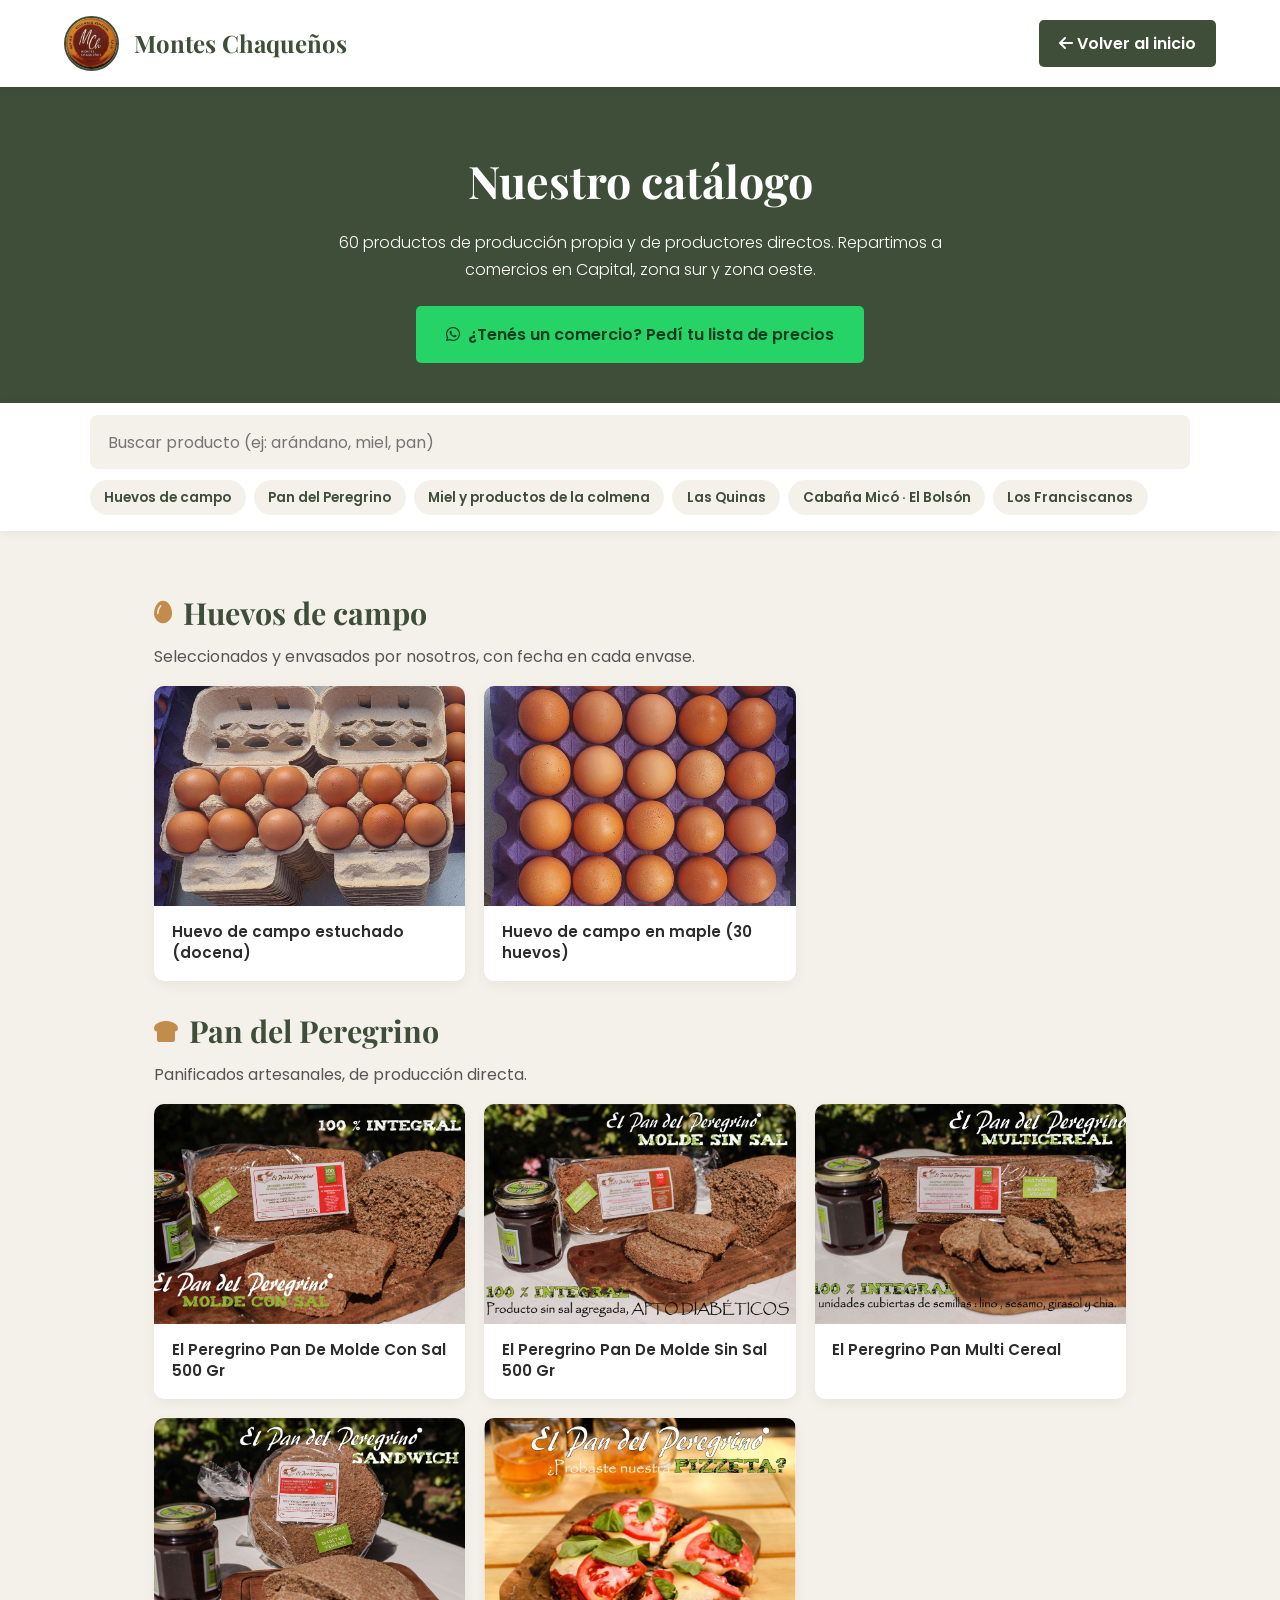
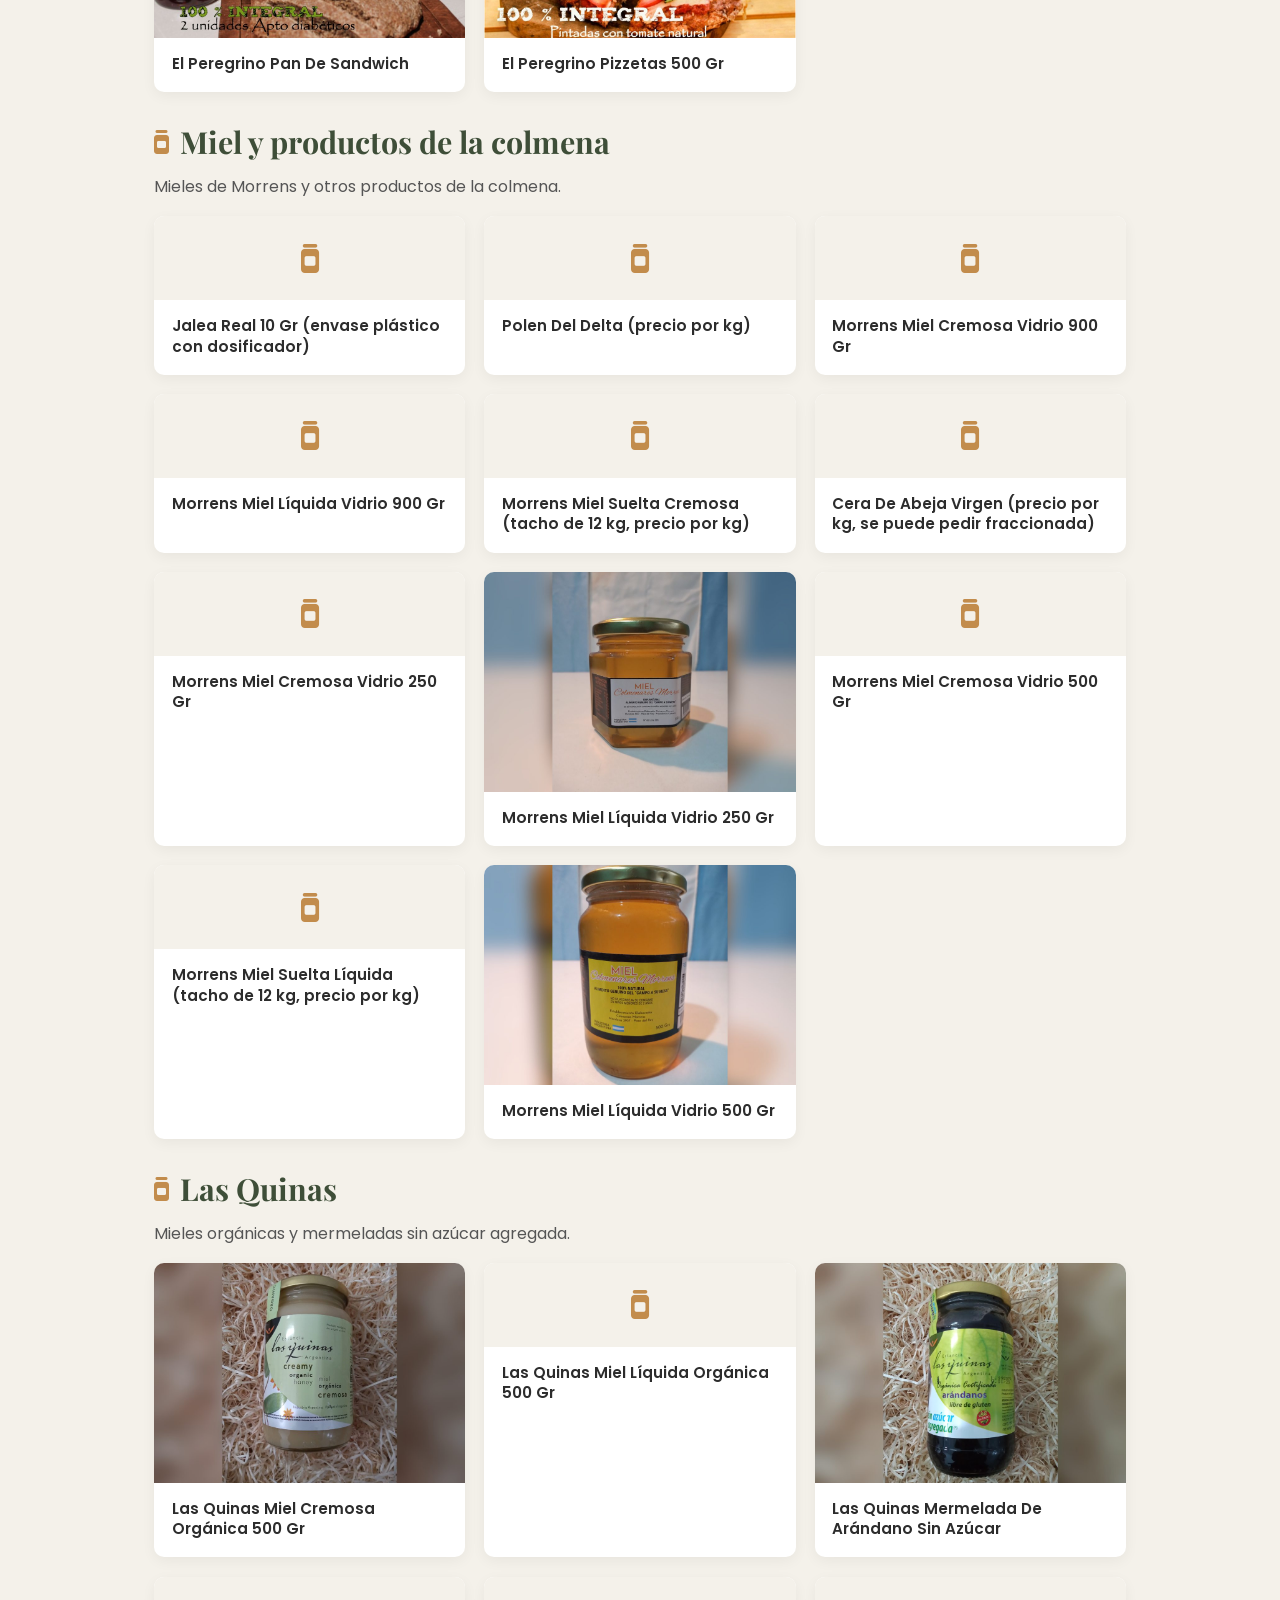
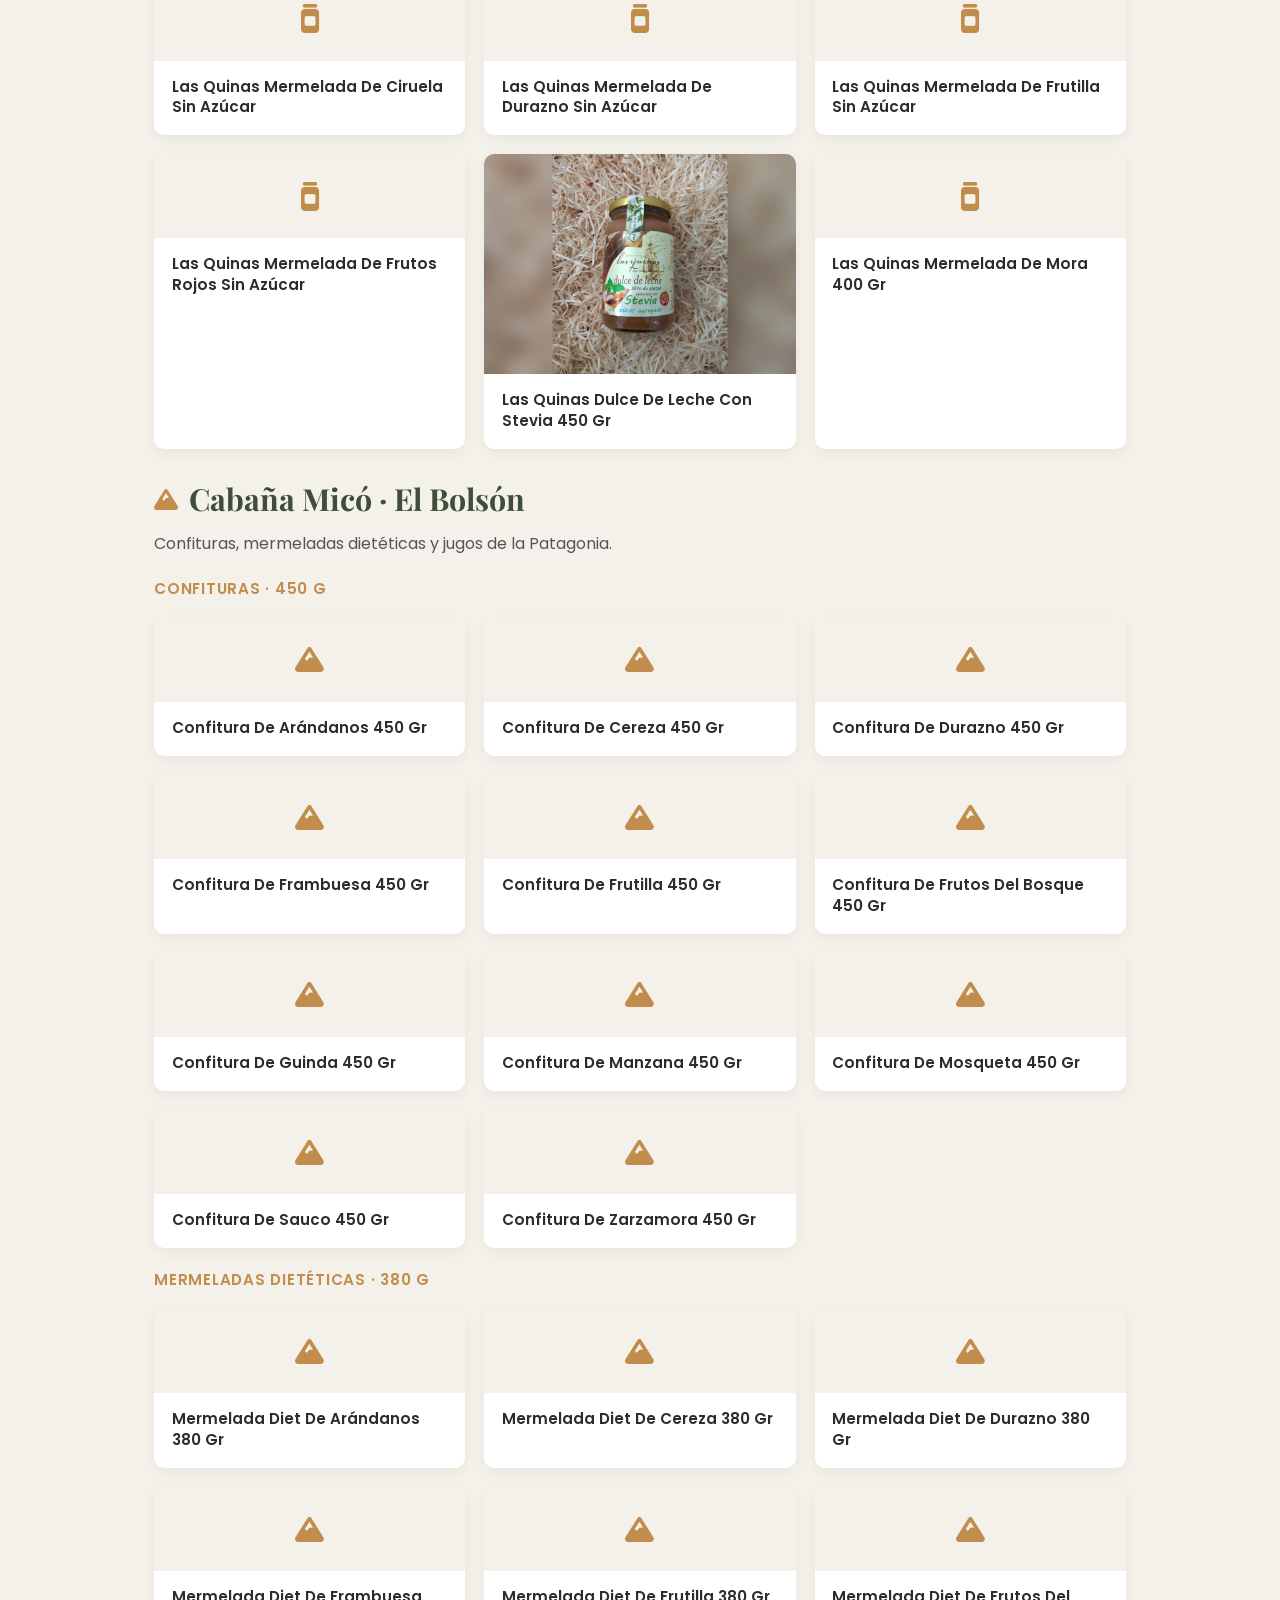
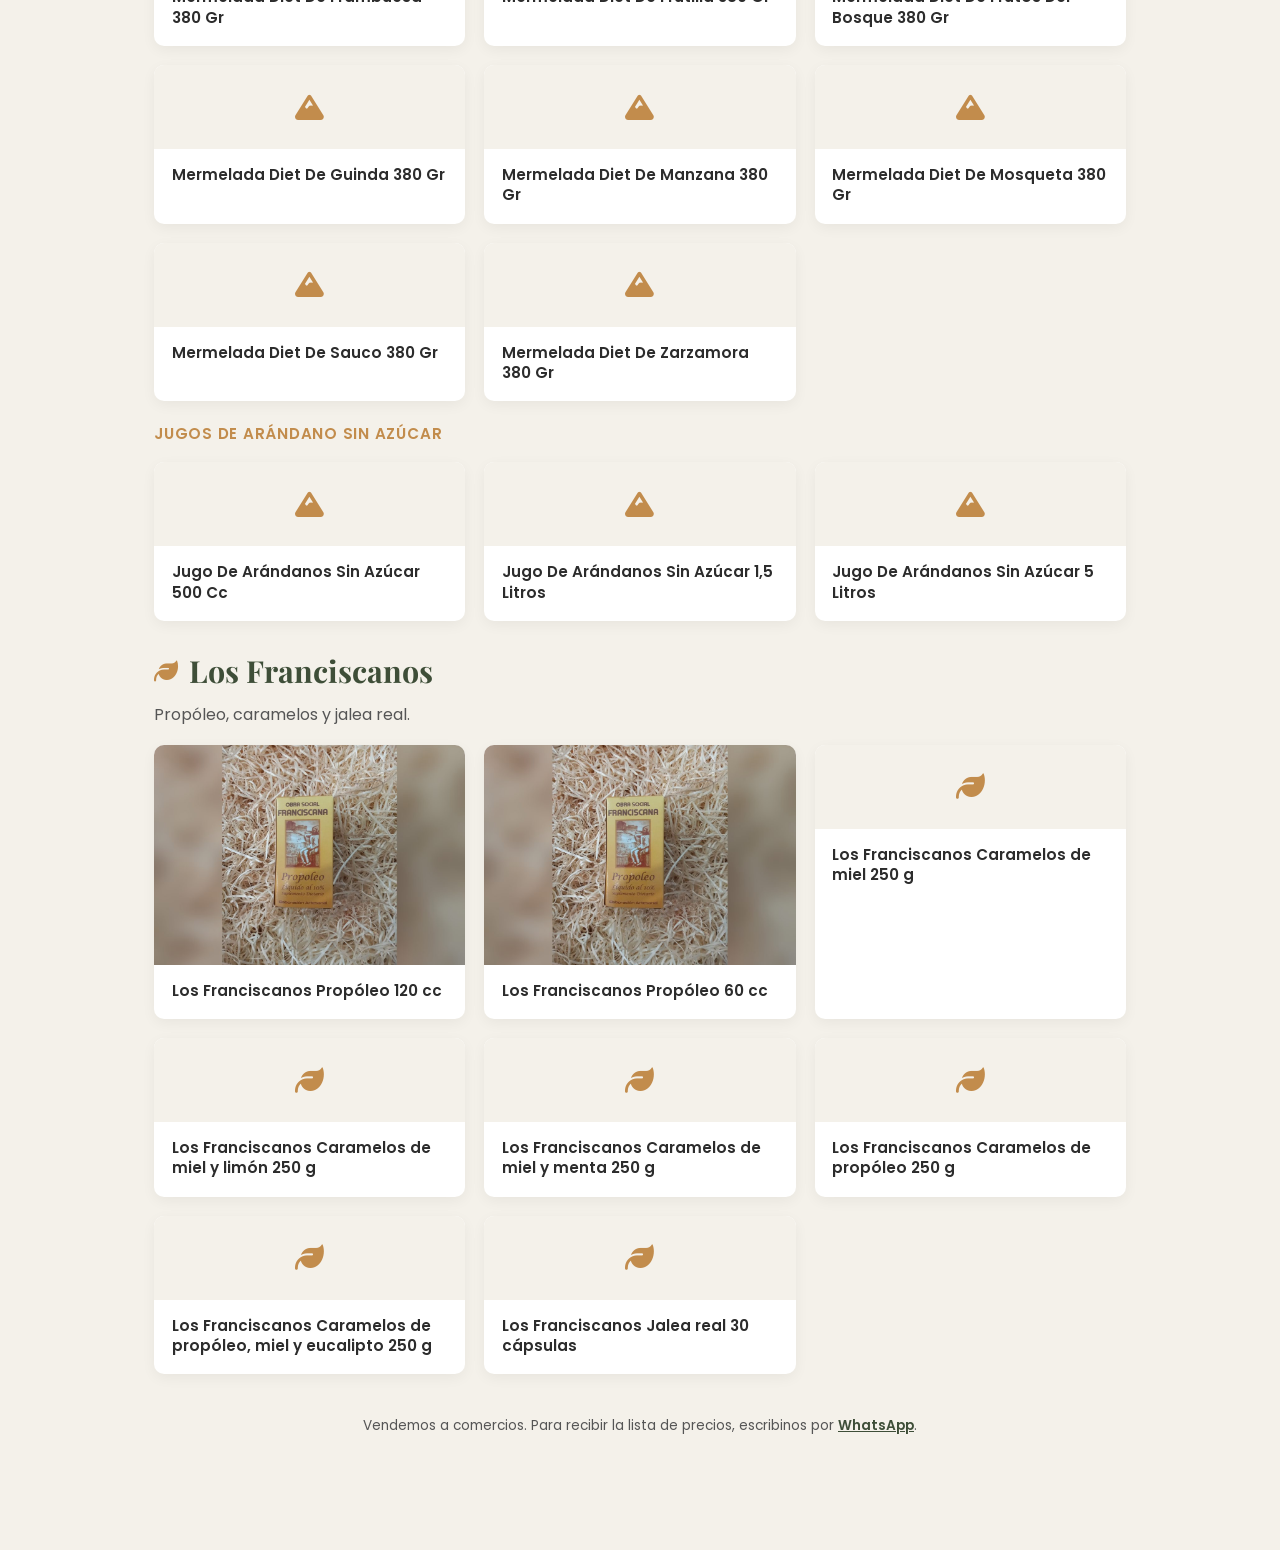
==== web/catalogo.html @ 4d6fbd40 "Publicar la página: catálogo, lista de precios por cliente y cámara del bot Co-Authored-By: Claude O" ====
<!DOCTYPE html>
<html lang="es">
<head>
<meta charset="UTF-8">
<meta name="viewport" content="width=device-width, initial-scale=1.0">
<title>Catálogo | Montes Chaqueños</title>
<meta name="description" content="Catálogo de Montes Chaqueños: huevos de campo, pan del Peregrino, mieles, mermeladas y productos de la colmena, de productores directos.">
<meta name="theme-color" content="#3E4E38">
<link rel="icon" type="image/jpeg" href="../assets/logo.jpg">
<meta property="og:type" content="website">
<meta property="og:locale" content="es_AR">
<meta property="og:site_name" content="Montes Chaqueños">
<meta property="og:title" content="Catálogo | Montes Chaqueños">
<meta property="og:description" content="Catálogo de Montes Chaqueños: huevos de campo, pan del Peregrino, mieles, mermeladas y productos de la colmena, de productores directos.">
<link href="https://fonts.googleapis.com/css2?family=Playfair+Display:wght@700&family=Poppins:wght@300;400;600&display=swap" rel="stylesheet">
<link rel="stylesheet" href="https://cdnjs.cloudflare.com/ajax/libs/font-awesome/6.4.0/css/all.min.css">
<link rel="stylesheet" href="css/estilo.css">
</head>
<body>

<header class="header-simple">
  <a href="index.html" class="logo">
    <img src="../assets/logo.jpg" alt="Logo Montes Chaqueños">
    <span>Montes Chaqueños</span>
  </a>
  <a href="index.html" class="btn-volver"><i class="fa-solid fa-arrow-left"></i> Volver al inicio</a>
</header>

<section class="cat-hero">
  <h1>Nuestro catálogo</h1>
  <p>60 productos de producción propia y de productores directos. Repartimos a comercios en Capital, zona sur y zona oeste.</p>
  <a class="btn btn-wsp-hero" href="https://wa.me/5491153472956?text=Hola!%20Tengo%20un%20comercio%20y%20quiero%20recibir%20la%20lista%20de%20precios." target="_blank" rel="noopener"><i class="fa-brands fa-whatsapp"></i> ¿Tenés un comercio? Pedí tu lista de precios</a>
</section>

<div class="cat-barra">
  <div class="cat-barra-in">
    <input class="buscador" id="buscador" type="search" placeholder="Buscar producto (ej: arándano, miel, pan)" aria-label="Buscar producto">
    <nav class="chips" id="chips" aria-label="Secciones"><a class="chip" href="#huevos-de-campo">Huevos de campo</a><a class="chip" href="#pan-del-peregrino">Pan del Peregrino</a><a class="chip" href="#miel-y-productos-de-la-colmena">Miel y productos de la colmena</a><a class="chip" href="#las-quinas">Las Quinas</a><a class="chip" href="#cabana-mico-el-bolson">Cabaña Micó · El Bolsón</a><a class="chip" href="#los-franciscanos">Los Franciscanos</a></nav>
  </div>
</div>

<main class="cat">
<section class="cat-seccion" id="huevos-de-campo">
<h2><i class="fa-solid fa-egg" aria-hidden="true"></i>Huevos de campo</h2>
<p>Seleccionados y envasados por nosotros, con fecha en cada envase.</p>
<div class="cat-grid">
<article class="prod-card" data-cod="6301" data-nombre="Huevo de campo estuchado (docena)" data-busca="huevo-de-campo-estuchado-docena">
  <div class="prod-foto"><img src="fotos/6301.jpg" alt="Huevo de campo estuchado (docena)" loading="lazy"></div>
  <div class="prod-info">
    <div class="prod-nombre">Huevo de campo estuchado (docena)</div>
  </div>
</article>
<article class="prod-card" data-cod="6302" data-nombre="Huevo de campo en maple (30 huevos)" data-busca="huevo-de-campo-en-maple-30-huevos">
  <div class="prod-foto"><img src="fotos/6302.jpg" alt="Huevo de campo en maple (30 huevos)" loading="lazy"></div>
  <div class="prod-info">
    <div class="prod-nombre">Huevo de campo en maple (30 huevos)</div>
  </div>
</article>
</div>
</section>
<section class="cat-seccion" id="pan-del-peregrino">
<h2><i class="fa-solid fa-bread-slice" aria-hidden="true"></i>Pan del Peregrino</h2>
<p>Panificados artesanales, de producción directa.</p>
<div class="cat-grid">
<article class="prod-card" data-cod="6003" data-nombre="El Peregrino Pan De Molde Con Sal 500 Gr" data-busca="el-peregrino-pan-de-molde-con-sal-500-gr">
  <div class="prod-foto"><img src="fotos/6003.jpg" alt="El Peregrino Pan De Molde Con Sal 500 Gr" loading="lazy"></div>
  <div class="prod-info">
    <div class="prod-nombre">El Peregrino Pan De Molde Con Sal 500 Gr</div>
  </div>
</article>
<article class="prod-card" data-cod="6004" data-nombre="El Peregrino Pan De Molde Sin Sal 500 Gr" data-busca="el-peregrino-pan-de-molde-sin-sal-500-gr">
  <div class="prod-foto"><img src="fotos/6004.jpg" alt="El Peregrino Pan De Molde Sin Sal 500 Gr" loading="lazy"></div>
  <div class="prod-info">
    <div class="prod-nombre">El Peregrino Pan De Molde Sin Sal 500 Gr</div>
  </div>
</article>
<article class="prod-card" data-cod="6005" data-nombre="El Peregrino Pan Multi Cereal" data-busca="el-peregrino-pan-multi-cereal">
  <div class="prod-foto"><img src="fotos/6005.jpg" alt="El Peregrino Pan Multi Cereal" loading="lazy"></div>
  <div class="prod-info">
    <div class="prod-nombre">El Peregrino Pan Multi Cereal</div>
  </div>
</article>
<article class="prod-card" data-cod="6006" data-nombre="El Peregrino Pan De Sandwich" data-busca="el-peregrino-pan-de-sandwich">
  <div class="prod-foto"><img src="fotos/6006.jpg" alt="El Peregrino Pan De Sandwich" loading="lazy"></div>
  <div class="prod-info">
    <div class="prod-nombre">El Peregrino Pan De Sandwich</div>
  </div>
</article>
<article class="prod-card" data-cod="6007" data-nombre="El Peregrino Pizzetas 500 Gr" data-busca="el-peregrino-pizzetas-500-gr">
  <div class="prod-foto"><img src="fotos/6007.jpg" alt="El Peregrino Pizzetas 500 Gr" loading="lazy"></div>
  <div class="prod-info">
    <div class="prod-nombre">El Peregrino Pizzetas 500 Gr</div>
  </div>
</article>
</div>
</section>
<section class="cat-seccion" id="miel-y-productos-de-la-colmena">
<h2><i class="fa-solid fa-jar" aria-hidden="true"></i>Miel y productos de la colmena</h2>
<p>Mieles de Morrens y otros productos de la colmena.</p>
<div class="cat-grid">
<article class="prod-card" data-cod="6016" data-nombre="Jalea Real 10 Gr (envase plástico con dosificador)" data-busca="jalea-real-10-gr-envase-plastico-con-dosificador">
  <div class="prod-foto sin-foto"><i class="fa-solid fa-jar" aria-hidden="true"></i></div>
  <div class="prod-info">
    <div class="prod-nombre">Jalea Real 10 Gr (envase plástico con dosificador)</div>
  </div>
</article>
<article class="prod-card" data-cod="POLBA" data-nombre="Polen Del Delta (precio por kg)" data-busca="polen-del-delta-precio-por-kg">
  <div class="prod-foto sin-foto"><i class="fa-solid fa-jar" aria-hidden="true"></i></div>
  <div class="prod-info">
    <div class="prod-nombre">Polen Del Delta (precio por kg)</div>
  </div>
</article>
<article class="prod-card" data-cod="6012" data-nombre="Morrens Miel Cremosa Vidrio 900 Gr" data-busca="morrens-miel-cremosa-vidrio-900-gr">
  <div class="prod-foto sin-foto"><i class="fa-solid fa-jar" aria-hidden="true"></i></div>
  <div class="prod-info">
    <div class="prod-nombre">Morrens Miel Cremosa Vidrio 900 Gr</div>
  </div>
</article>
<article class="prod-card" data-cod="6015" data-nombre="Morrens Miel Líquida Vidrio 900 Gr" data-busca="morrens-miel-liquida-vidrio-900-gr">
  <div class="prod-foto sin-foto"><i class="fa-solid fa-jar" aria-hidden="true"></i></div>
  <div class="prod-info">
    <div class="prod-nombre">Morrens Miel Líquida Vidrio 900 Gr</div>
  </div>
</article>
<article class="prod-card" data-cod="1-00260" data-nombre="Morrens Miel Suelta Cremosa (tacho de 12 kg, precio por kg)" data-busca="morrens-miel-suelta-cremosa-tacho-de-12-kg-precio-por-kg">
  <div class="prod-foto sin-foto"><i class="fa-solid fa-jar" aria-hidden="true"></i></div>
  <div class="prod-info">
    <div class="prod-nombre">Morrens Miel Suelta Cremosa (tacho de 12 kg, precio por kg)</div>
  </div>
</article>
<article class="prod-card" data-cod="CDAV" data-nombre="Cera De Abeja Virgen (precio por kg, se puede pedir fraccionada)" data-busca="cera-de-abeja-virgen-precio-por-kg-se-puede-pedir-fraccionada">
  <div class="prod-foto sin-foto"><i class="fa-solid fa-jar" aria-hidden="true"></i></div>
  <div class="prod-info">
    <div class="prod-nombre">Cera De Abeja Virgen (precio por kg, se puede pedir fraccionada)</div>
  </div>
</article>
<article class="prod-card" data-cod="MMCC" data-nombre="Morrens Miel Cremosa Vidrio 250 Gr" data-busca="morrens-miel-cremosa-vidrio-250-gr">
  <div class="prod-foto sin-foto"><i class="fa-solid fa-jar" aria-hidden="true"></i></div>
  <div class="prod-info">
    <div class="prod-nombre">Morrens Miel Cremosa Vidrio 250 Gr</div>
  </div>
</article>
<article class="prod-card" data-cod="MMLV" data-nombre="Morrens Miel Líquida Vidrio 250 Gr" data-busca="morrens-miel-liquida-vidrio-250-gr">
  <div class="prod-foto"><img src="fotos/MMLV.jpg" alt="Morrens Miel Líquida Vidrio 250 Gr" loading="lazy"></div>
  <div class="prod-info">
    <div class="prod-nombre">Morrens Miel Líquida Vidrio 250 Gr</div>
  </div>
</article>
<article class="prod-card" data-cod="MMMV" data-nombre="Morrens Miel Cremosa Vidrio 500 Gr" data-busca="morrens-miel-cremosa-vidrio-500-gr">
  <div class="prod-foto sin-foto"><i class="fa-solid fa-jar" aria-hidden="true"></i></div>
  <div class="prod-info">
    <div class="prod-nombre">Morrens Miel Cremosa Vidrio 500 Gr</div>
  </div>
</article>
<article class="prod-card" data-cod="MMS" data-nombre="Morrens Miel Suelta Líquida (tacho de 12 kg, precio por kg)" data-busca="morrens-miel-suelta-liquida-tacho-de-12-kg-precio-por-kg">
  <div class="prod-foto sin-foto"><i class="fa-solid fa-jar" aria-hidden="true"></i></div>
  <div class="prod-info">
    <div class="prod-nombre">Morrens Miel Suelta Líquida (tacho de 12 kg, precio por kg)</div>
  </div>
</article>
<article class="prod-card" data-cod="MML500" data-nombre="Morrens Miel Líquida Vidrio 500 Gr" data-busca="morrens-miel-liquida-vidrio-500-gr">
  <div class="prod-foto"><img src="fotos/MML500.jpg" alt="Morrens Miel Líquida Vidrio 500 Gr" loading="lazy"></div>
  <div class="prod-info">
    <div class="prod-nombre">Morrens Miel Líquida Vidrio 500 Gr</div>
  </div>
</article>
</div>
</section>
<section class="cat-seccion" id="las-quinas">
<h2><i class="fa-solid fa-jar" aria-hidden="true"></i>Las Quinas</h2>
<p>Mieles orgánicas y mermeladas sin azúcar agregada.</p>
<div class="cat-grid">
<article class="prod-card" data-cod="6047" data-nombre="Las Quinas Miel Cremosa Orgánica 500 Gr" data-busca="las-quinas-miel-cremosa-organica-500-gr">
  <div class="prod-foto"><img src="fotos/6047.jpg" alt="Las Quinas Miel Cremosa Orgánica 500 Gr" loading="lazy"></div>
  <div class="prod-info">
    <div class="prod-nombre">Las Quinas Miel Cremosa Orgánica 500 Gr</div>
  </div>
</article>
<article class="prod-card" data-cod="6048" data-nombre="Las Quinas Miel Líquida Orgánica 500 Gr" data-busca="las-quinas-miel-liquida-organica-500-gr">
  <div class="prod-foto sin-foto"><i class="fa-solid fa-jar" aria-hidden="true"></i></div>
  <div class="prod-info">
    <div class="prod-nombre">Las Quinas Miel Líquida Orgánica 500 Gr</div>
  </div>
</article>
<article class="prod-card" data-cod="6050" data-nombre="Las Quinas Mermelada De Arándano Sin Azúcar" data-busca="las-quinas-mermelada-de-arandano-sin-azucar">
  <div class="prod-foto"><img src="fotos/6050.jpg" alt="Las Quinas Mermelada De Arándano Sin Azúcar" loading="lazy"></div>
  <div class="prod-info">
    <div class="prod-nombre">Las Quinas Mermelada De Arándano Sin Azúcar</div>
  </div>
</article>
<article class="prod-card" data-cod="6051" data-nombre="Las Quinas Mermelada De Ciruela Sin Azúcar" data-busca="las-quinas-mermelada-de-ciruela-sin-azucar">
  <div class="prod-foto sin-foto"><i class="fa-solid fa-jar" aria-hidden="true"></i></div>
  <div class="prod-info">
    <div class="prod-nombre">Las Quinas Mermelada De Ciruela Sin Azúcar</div>
  </div>
</article>
<article class="prod-card" data-cod="6052" data-nombre="Las Quinas Mermelada De Durazno Sin Azúcar" data-busca="las-quinas-mermelada-de-durazno-sin-azucar">
  <div class="prod-foto sin-foto"><i class="fa-solid fa-jar" aria-hidden="true"></i></div>
  <div class="prod-info">
    <div class="prod-nombre">Las Quinas Mermelada De Durazno Sin Azúcar</div>
  </div>
</article>
<article class="prod-card" data-cod="6053" data-nombre="Las Quinas Mermelada De Frutilla Sin Azúcar" data-busca="las-quinas-mermelada-de-frutilla-sin-azucar">
  <div class="prod-foto sin-foto"><i class="fa-solid fa-jar" aria-hidden="true"></i></div>
  <div class="prod-info">
    <div class="prod-nombre">Las Quinas Mermelada De Frutilla Sin Azúcar</div>
  </div>
</article>
<article class="prod-card" data-cod="6054" data-nombre="Las Quinas Mermelada De Frutos Rojos Sin Azúcar" data-busca="las-quinas-mermelada-de-frutos-rojos-sin-azucar">
  <div class="prod-foto sin-foto"><i class="fa-solid fa-jar" aria-hidden="true"></i></div>
  <div class="prod-info">
    <div class="prod-nombre">Las Quinas Mermelada De Frutos Rojos Sin Azúcar</div>
  </div>
</article>
<article class="prod-card" data-cod="6055" data-nombre="Las Quinas Dulce De Leche Con Stevia 450 Gr" data-busca="las-quinas-dulce-de-leche-con-stevia-450-gr">
  <div class="prod-foto"><img src="fotos/6055.jpg" alt="Las Quinas Dulce De Leche Con Stevia 450 Gr" loading="lazy"></div>
  <div class="prod-info">
    <div class="prod-nombre">Las Quinas Dulce De Leche Con Stevia 450 Gr</div>
  </div>
</article>
<article class="prod-card" data-cod="6059" data-nombre="Las Quinas Mermelada De Mora 400 Gr" data-busca="las-quinas-mermelada-de-mora-400-gr">
  <div class="prod-foto sin-foto"><i class="fa-solid fa-jar" aria-hidden="true"></i></div>
  <div class="prod-info">
    <div class="prod-nombre">Las Quinas Mermelada De Mora 400 Gr</div>
  </div>
</article>
</div>
</section>
<section class="cat-seccion" id="cabana-mico-el-bolson">
<h2><i class="fa-solid fa-mountain" aria-hidden="true"></i>Cabaña Micó · El Bolsón</h2>
<p>Confituras, mermeladas dietéticas y jugos de la Patagonia.</p>
<h3 class="cat-sub">Confituras · 450 g</h3>
<div class="cat-grid">
<article class="prod-card" data-cod="6021" data-nombre="Confitura De Arándanos 450 Gr" data-busca="confitura-de-arandanos-450-gr">
  <div class="prod-foto sin-foto"><i class="fa-solid fa-mountain" aria-hidden="true"></i></div>
  <div class="prod-info">
    <div class="prod-nombre">Confitura De Arándanos 450 Gr</div>
  </div>
</article>
<article class="prod-card" data-cod="6022" data-nombre="Confitura De Cereza 450 Gr" data-busca="confitura-de-cereza-450-gr">
  <div class="prod-foto sin-foto"><i class="fa-solid fa-mountain" aria-hidden="true"></i></div>
  <div class="prod-info">
    <div class="prod-nombre">Confitura De Cereza 450 Gr</div>
  </div>
</article>
<article class="prod-card" data-cod="6023" data-nombre="Confitura De Durazno 450 Gr" data-busca="confitura-de-durazno-450-gr">
  <div class="prod-foto sin-foto"><i class="fa-solid fa-mountain" aria-hidden="true"></i></div>
  <div class="prod-info">
    <div class="prod-nombre">Confitura De Durazno 450 Gr</div>
  </div>
</article>
<article class="prod-card" data-cod="6024" data-nombre="Confitura De Frambuesa 450 Gr" data-busca="confitura-de-frambuesa-450-gr">
  <div class="prod-foto sin-foto"><i class="fa-solid fa-mountain" aria-hidden="true"></i></div>
  <div class="prod-info">
    <div class="prod-nombre">Confitura De Frambuesa 450 Gr</div>
  </div>
</article>
<article class="prod-card" data-cod="6025" data-nombre="Confitura De Frutilla 450 Gr" data-busca="confitura-de-frutilla-450-gr">
  <div class="prod-foto sin-foto"><i class="fa-solid fa-mountain" aria-hidden="true"></i></div>
  <div class="prod-info">
    <div class="prod-nombre">Confitura De Frutilla 450 Gr</div>
  </div>
</article>
<article class="prod-card" data-cod="6026" data-nombre="Confitura De Frutos Del Bosque 450 Gr" data-busca="confitura-de-frutos-del-bosque-450-gr">
  <div class="prod-foto sin-foto"><i class="fa-solid fa-mountain" aria-hidden="true"></i></div>
  <div class="prod-info">
    <div class="prod-nombre">Confitura De Frutos Del Bosque 450 Gr</div>
  </div>
</article>
<article class="prod-card" data-cod="6027" data-nombre="Confitura De Guinda 450 Gr" data-busca="confitura-de-guinda-450-gr">
  <div class="prod-foto sin-foto"><i class="fa-solid fa-mountain" aria-hidden="true"></i></div>
  <div class="prod-info">
    <div class="prod-nombre">Confitura De Guinda 450 Gr</div>
  </div>
</article>
<article class="prod-card" data-cod="6028" data-nombre="Confitura De Manzana 450 Gr" data-busca="confitura-de-manzana-450-gr">
  <div class="prod-foto sin-foto"><i class="fa-solid fa-mountain" aria-hidden="true"></i></div>
  <div class="prod-info">
    <div class="prod-nombre">Confitura De Manzana 450 Gr</div>
  </div>
</article>
<article class="prod-card" data-cod="6029" data-nombre="Confitura De Mosqueta 450 Gr" data-busca="confitura-de-mosqueta-450-gr">
  <div class="prod-foto sin-foto"><i class="fa-solid fa-mountain" aria-hidden="true"></i></div>
  <div class="prod-info">
    <div class="prod-nombre">Confitura De Mosqueta 450 Gr</div>
  </div>
</article>
<article class="prod-card" data-cod="6030" data-nombre="Confitura De Sauco 450 Gr" data-busca="confitura-de-sauco-450-gr">
  <div class="prod-foto sin-foto"><i class="fa-solid fa-mountain" aria-hidden="true"></i></div>
  <div class="prod-info">
    <div class="prod-nombre">Confitura De Sauco 450 Gr</div>
  </div>
</article>
<article class="prod-card" data-cod="6031" data-nombre="Confitura De Zarzamora 450 Gr" data-busca="confitura-de-zarzamora-450-gr">
  <div class="prod-foto sin-foto"><i class="fa-solid fa-mountain" aria-hidden="true"></i></div>
  <div class="prod-info">
    <div class="prod-nombre">Confitura De Zarzamora 450 Gr</div>
  </div>
</article>
</div>
<h3 class="cat-sub">Mermeladas dietéticas · 380 g</h3>
<div class="cat-grid">
<article class="prod-card" data-cod="6032" data-nombre="Mermelada Diet De Arándanos 380 Gr" data-busca="mermelada-diet-de-arandanos-380-gr">
  <div class="prod-foto sin-foto"><i class="fa-solid fa-mountain" aria-hidden="true"></i></div>
  <div class="prod-info">
    <div class="prod-nombre">Mermelada Diet De Arándanos 380 Gr</div>
  </div>
</article>
<article class="prod-card" data-cod="6033" data-nombre="Mermelada Diet De Cereza 380 Gr" data-busca="mermelada-diet-de-cereza-380-gr">
  <div class="prod-foto sin-foto"><i class="fa-solid fa-mountain" aria-hidden="true"></i></div>
  <div class="prod-info">
    <div class="prod-nombre">Mermelada Diet De Cereza 380 Gr</div>
  </div>
</article>
<article class="prod-card" data-cod="6034" data-nombre="Mermelada Diet De Durazno 380 Gr" data-busca="mermelada-diet-de-durazno-380-gr">
  <div class="prod-foto sin-foto"><i class="fa-solid fa-mountain" aria-hidden="true"></i></div>
  <div class="prod-info">
    <div class="prod-nombre">Mermelada Diet De Durazno 380 Gr</div>
  </div>
</article>
<article class="prod-card" data-cod="6035" data-nombre="Mermelada Diet De Frambuesa 380 Gr" data-busca="mermelada-diet-de-frambuesa-380-gr">
  <div class="prod-foto sin-foto"><i class="fa-solid fa-mountain" aria-hidden="true"></i></div>
  <div class="prod-info">
    <div class="prod-nombre">Mermelada Diet De Frambuesa 380 Gr</div>
  </div>
</article>
<article class="prod-card" data-cod="6036" data-nombre="Mermelada Diet De Frutilla 380 Gr" data-busca="mermelada-diet-de-frutilla-380-gr">
  <div class="prod-foto sin-foto"><i class="fa-solid fa-mountain" aria-hidden="true"></i></div>
  <div class="prod-info">
    <div class="prod-nombre">Mermelada Diet De Frutilla 380 Gr</div>
  </div>
</article>
<article class="prod-card" data-cod="6037" data-nombre="Mermelada Diet De Frutos Del Bosque 380 Gr" data-busca="mermelada-diet-de-frutos-del-bosque-380-gr">
  <div class="prod-foto sin-foto"><i class="fa-solid fa-mountain" aria-hidden="true"></i></div>
  <div class="prod-info">
    <div class="prod-nombre">Mermelada Diet De Frutos Del Bosque 380 Gr</div>
  </div>
</article>
<article class="prod-card" data-cod="6038" data-nombre="Mermelada Diet De Guinda 380 Gr" data-busca="mermelada-diet-de-guinda-380-gr">
  <div class="prod-foto sin-foto"><i class="fa-solid fa-mountain" aria-hidden="true"></i></div>
  <div class="prod-info">
    <div class="prod-nombre">Mermelada Diet De Guinda 380 Gr</div>
  </div>
</article>
<article class="prod-card" data-cod="6039" data-nombre="Mermelada Diet De Manzana 380 Gr" data-busca="mermelada-diet-de-manzana-380-gr">
  <div class="prod-foto sin-foto"><i class="fa-solid fa-mountain" aria-hidden="true"></i></div>
  <div class="prod-info">
    <div class="prod-nombre">Mermelada Diet De Manzana 380 Gr</div>
  </div>
</article>
<article class="prod-card" data-cod="6040" data-nombre="Mermelada Diet De Mosqueta 380 Gr" data-busca="mermelada-diet-de-mosqueta-380-gr">
  <div class="prod-foto sin-foto"><i class="fa-solid fa-mountain" aria-hidden="true"></i></div>
  <div class="prod-info">
    <div class="prod-nombre">Mermelada Diet De Mosqueta 380 Gr</div>
  </div>
</article>
<article class="prod-card" data-cod="6041" data-nombre="Mermelada Diet De Sauco 380 Gr" data-busca="mermelada-diet-de-sauco-380-gr">
  <div class="prod-foto sin-foto"><i class="fa-solid fa-mountain" aria-hidden="true"></i></div>
  <div class="prod-info">
    <div class="prod-nombre">Mermelada Diet De Sauco 380 Gr</div>
  </div>
</article>
<article class="prod-card" data-cod="6042" data-nombre="Mermelada Diet De Zarzamora 380 Gr" data-busca="mermelada-diet-de-zarzamora-380-gr">
  <div class="prod-foto sin-foto"><i class="fa-solid fa-mountain" aria-hidden="true"></i></div>
  <div class="prod-info">
    <div class="prod-nombre">Mermelada Diet De Zarzamora 380 Gr</div>
  </div>
</article>
</div>
<h3 class="cat-sub">Jugos de arándano sin azúcar</h3>
<div class="cat-grid">
<article class="prod-card" data-cod="6043" data-nombre="Jugo De Arándanos Sin Azúcar 500 Cc" data-busca="jugo-de-arandanos-sin-azucar-500-cc">
  <div class="prod-foto sin-foto"><i class="fa-solid fa-mountain" aria-hidden="true"></i></div>
  <div class="prod-info">
    <div class="prod-nombre">Jugo De Arándanos Sin Azúcar 500 Cc</div>
  </div>
</article>
<article class="prod-card" data-cod="6044" data-nombre="Jugo De Arándanos Sin Azúcar 1,5 Litros" data-busca="jugo-de-arandanos-sin-azucar-1-5-litros">
  <div class="prod-foto sin-foto"><i class="fa-solid fa-mountain" aria-hidden="true"></i></div>
  <div class="prod-info">
    <div class="prod-nombre">Jugo De Arándanos Sin Azúcar 1,5 Litros</div>
  </div>
</article>
<article class="prod-card" data-cod="6045" data-nombre="Jugo De Arándanos Sin Azúcar 5 Litros" data-busca="jugo-de-arandanos-sin-azucar-5-litros">
  <div class="prod-foto sin-foto"><i class="fa-solid fa-mountain" aria-hidden="true"></i></div>
  <div class="prod-info">
    <div class="prod-nombre">Jugo De Arándanos Sin Azúcar 5 Litros</div>
  </div>
</article>
</div>
</section>
<section class="cat-seccion" id="los-franciscanos">
<h2><i class="fa-solid fa-leaf" aria-hidden="true"></i>Los Franciscanos</h2>
<p>Propóleo, caramelos y jalea real.</p>
<div class="cat-grid">
<article class="prod-card" data-cod="6017" data-nombre="Los Franciscanos Propóleo 120 cc" data-busca="los-franciscanos-propoleo-120-cc">
  <div class="prod-foto"><img src="fotos/6017.jpg" alt="Los Franciscanos Propóleo 120 cc" loading="lazy"></div>
  <div class="prod-info">
    <div class="prod-nombre">Los Franciscanos Propóleo 120 cc</div>
  </div>
</article>
<article class="prod-card" data-cod="6018" data-nombre="Los Franciscanos Propóleo 60 cc" data-busca="los-franciscanos-propoleo-60-cc">
  <div class="prod-foto"><img src="fotos/6018.jpg" alt="Los Franciscanos Propóleo 60 cc" loading="lazy"></div>
  <div class="prod-info">
    <div class="prod-nombre">Los Franciscanos Propóleo 60 cc</div>
  </div>
</article>
<article class="prod-card" data-cod="1-00274" data-nombre="Los Franciscanos Caramelos de miel 250 g" data-busca="los-franciscanos-caramelos-de-miel-250-g">
  <div class="prod-foto sin-foto"><i class="fa-solid fa-leaf" aria-hidden="true"></i></div>
  <div class="prod-info">
    <div class="prod-nombre">Los Franciscanos Caramelos de miel 250 g</div>
  </div>
</article>
<article class="prod-card" data-cod="1-00275" data-nombre="Los Franciscanos Caramelos de miel y limón 250 g" data-busca="los-franciscanos-caramelos-de-miel-y-limon-250-g">
  <div class="prod-foto sin-foto"><i class="fa-solid fa-leaf" aria-hidden="true"></i></div>
  <div class="prod-info">
    <div class="prod-nombre">Los Franciscanos Caramelos de miel y limón 250 g</div>
  </div>
</article>
<article class="prod-card" data-cod="1-00276" data-nombre="Los Franciscanos Caramelos de miel y menta 250 g" data-busca="los-franciscanos-caramelos-de-miel-y-menta-250-g">
  <div class="prod-foto sin-foto"><i class="fa-solid fa-leaf" aria-hidden="true"></i></div>
  <div class="prod-info">
    <div class="prod-nombre">Los Franciscanos Caramelos de miel y menta 250 g</div>
  </div>
</article>
<article class="prod-card" data-cod="AFCP" data-nombre="Los Franciscanos Caramelos de propóleo 250 g" data-busca="los-franciscanos-caramelos-de-propoleo-250-g">
  <div class="prod-foto sin-foto"><i class="fa-solid fa-leaf" aria-hidden="true"></i></div>
  <div class="prod-info">
    <div class="prod-nombre">Los Franciscanos Caramelos de propóleo 250 g</div>
  </div>
</article>
<article class="prod-card" data-cod="LFCPYE" data-nombre="Los Franciscanos Caramelos de propóleo, miel y eucalipto 250 g" data-busca="los-franciscanos-caramelos-de-propoleo-miel-y-eucalipto-250-g">
  <div class="prod-foto sin-foto"><i class="fa-solid fa-leaf" aria-hidden="true"></i></div>
  <div class="prod-info">
    <div class="prod-nombre">Los Franciscanos Caramelos de propóleo, miel y eucalipto 250 g</div>
  </div>
</article>
<article class="prod-card" data-cod="AFJRC30" data-nombre="Los Franciscanos Jalea real 30 cápsulas" data-busca="los-franciscanos-jalea-real-30-capsulas">
  <div class="prod-foto sin-foto"><i class="fa-solid fa-leaf" aria-hidden="true"></i></div>
  <div class="prod-info">
    <div class="prod-nombre">Los Franciscanos Jalea real 30 cápsulas</div>
  </div>
</article>
</div>
</section>
<p class="vacio" id="vacio">No encontramos productos con esa búsqueda. Escribinos por WhatsApp y te lo conseguimos.</p>
<p class="nota-precios">Vendemos a comercios. Para recibir la lista de precios, escribinos por <a href="https://wa.me/5491153472956?text=Hola!%20Tengo%20un%20comercio%20y%20quiero%20recibir%20la%20lista%20de%20precios." target="_blank" rel="noopener">WhatsApp</a>.</p>
</main>

<script>
(function () {
function activarBuscador() {
  var buscador = document.getElementById('buscador');
  function norm(t) { return t.normalize('NFD').replace(/[\u0300-\u036f]/g, '').toLowerCase(); }
  buscador.addEventListener('input', function () {
    var q = norm(buscador.value.trim()), visibles = 0;
    Array.prototype.forEach.call(document.querySelectorAll('.prod-card'), function (t) {
      var ok = !q || t.dataset.busca.indexOf(q.replace(/[^a-z0-9]+/g, '-')) !== -1 || norm(t.dataset.nombre).indexOf(q) !== -1;
      t.style.display = ok ? '' : 'none';
      if (ok) visibles++;
    });
    Array.prototype.forEach.call(document.querySelectorAll('.cat-seccion'), function (s) {
      var hay = Array.prototype.some.call(s.querySelectorAll('.prod-card'), function (t) { return t.style.display !== 'none'; });
      s.style.display = hay ? '' : 'none';
    });
    document.getElementById('vacio').style.display = visibles ? 'none' : 'block';
  });
}
  activarBuscador();
})();
</script>
</body>
</html>
---- web/css/estilo.css ----
/* Montes Chaqueños - estilos compartidos de todo el sitio */
:root{--primary:#3E4E38;--secondary:#C28C4C;--accent:#F4F1EA;--dark:#2C2C2C;--text:#555;--white:#fff}
*{margin:0;padding:0;box-sizing:border-box}
html{scroll-behavior:smooth;scroll-padding-top:80px}
body{font-family:'Poppins',sans-serif;background:var(--accent);color:var(--text);line-height:1.7}
h1,h2,h3{font-family:'Playfair Display',serif;color:var(--primary)}
a:focus-visible,button:focus-visible{outline:3px solid var(--secondary);outline-offset:2px}

/* HEADER */
header{background:var(--white);padding:.8rem 5%;display:flex;justify-content:space-between;align-items:center;position:fixed;width:100%;top:0;z-index:1000;box-shadow:0 2px 10px rgba(0,0,0,.05)}
.logo{font-family:'Playfair Display',serif;font-size:1.5rem;font-weight:700;color:var(--primary);display:flex;align-items:center;gap:15px}
.logo img{height:55px;width:auto;border-radius:50%;border:2px solid var(--primary)}
nav ul{display:flex;list-style:none;gap:2rem}
nav a{color:var(--dark);text-decoration:none;font-weight:600;font-size:.9rem;transition:color .3s}
nav a:hover{color:var(--secondary)}
.btn-header{background:var(--primary);color:var(--white);padding:10px 20px;border-radius:5px;text-decoration:none;font-weight:600;transition:background .3s;white-space:nowrap}
.btn-header:hover{background:var(--secondary);color:var(--dark)}
.menu-btn{display:none;background:none;border:0;font-size:1.6rem;color:var(--primary);cursor:pointer;padding:6px 10px}

/* HERO */
.hero{margin-top:80px;background:linear-gradient(rgba(30,40,28,.75),rgba(30,40,28,.75)),url('../../assets/montechaqueno.jpg') center/cover var(--primary);min-height:85vh;display:flex;align-items:center;padding:0 5%;color:var(--white)}
.hero-content{max-width:650px}
.hero h1{font-size:4rem;line-height:1.1;margin-bottom:1.5rem;color:var(--white);text-shadow:2px 2px 8px rgba(0,0,0,.9)}
.hero p{font-size:1.2rem;margin-bottom:2.5rem;font-weight:300;text-shadow:1px 1px 5px rgba(0,0,0,.9)}
.btn{background:var(--secondary);color:var(--white);padding:15px 30px;border:0;border-radius:5px;font-size:1rem;font-weight:600;cursor:pointer;text-decoration:none;transition:transform .3s,background .3s;display:inline-flex;align-items:center;gap:10px}
.btn:hover{background:#a8753c;transform:translateY(-3px)}

/* HISTORIA */
.historia{padding:6rem 5%;display:grid;grid-template-columns:1fr 1fr;gap:4rem;align-items:center;background:var(--white)}
.historia-img img{width:100%;border-radius:10px;box-shadow:20px 20px 0 var(--accent);object-fit:cover;height:100%;max-height:600px;background:var(--accent)}
.historia-texto h2{font-size:2.5rem;margin-bottom:1.5rem}
.historia-texto p{margin-bottom:1.2rem;font-size:1.05rem}
.quote{border-left:4px solid var(--secondary);padding-left:1.5rem;margin:2rem 0;font-style:italic;font-size:1.2rem;color:var(--primary);font-weight:600}

/* HUEVO */
.producto-estrella{padding:6rem 5%;background:var(--primary);color:var(--white);text-align:center}
.producto-estrella h2{color:var(--white);font-size:2.5rem;margin-bottom:1rem}
.subtitulo{color:#d1d5db;margin-bottom:3rem;font-size:1.1rem}
.grid-productos{display:grid;grid-template-columns:repeat(auto-fit,minmax(280px,1fr));gap:2rem;max-width:1100px;margin:0 auto}
.card{background:var(--white);border-radius:10px;overflow:hidden;text-align:left}
.card img{width:100%;height:250px;object-fit:cover;display:block;background:var(--accent)}
.card-content{padding:2rem}
.card-content h3{font-size:1.5rem;margin-bottom:.5rem}
.card-content p{color:var(--text)}
.formatos{list-style:none;margin-top:1rem;display:flex;flex-wrap:wrap;gap:.5rem}
.formatos li{background:var(--accent);color:var(--primary);font-weight:600;font-size:.85rem;padding:4px 12px;border-radius:20px}

/* PRODUCTORES */
.productores{padding:6rem 5%;background:var(--accent);text-align:center}
.productores h2{font-size:2.5rem;margin-bottom:1rem}
.productores .subtitulo{color:var(--text);max-width:640px;margin:0 auto 3rem}
.grid-prod{display:grid;grid-template-columns:repeat(auto-fit,minmax(200px,1fr));gap:1.5rem;max-width:1100px;margin:0 auto}
.prod{background:var(--white);padding:2rem 1.2rem;border-radius:10px;border-top:4px solid var(--secondary);box-shadow:0 5px 15px rgba(0,0,0,.05)}
.prod i{font-size:1.8rem;color:var(--secondary);margin-bottom:.8rem}
.prod h3{font-size:1.25rem;margin-bottom:.4rem}
.prod p{font-size:.92rem}
.lista{margin-top:3rem}

/* ZONAS */
.zonas{padding:5rem 5%;text-align:center;background:var(--white)}
.zonas h2{font-size:2.5rem;margin-bottom:3rem}
.grid-zonas{display:grid;grid-template-columns:repeat(auto-fit,minmax(240px,1fr));gap:2rem;max-width:1000px;margin:0 auto}
.zona-card{background:var(--accent);padding:2.5rem 1.5rem;border-radius:10px;border-bottom:4px solid var(--secondary)}
.zona-card i{font-size:2.5rem;color:var(--primary);margin-bottom:1rem}

/* FOOTER */
footer{background:var(--dark);color:#9ca3af;padding:4rem 5% 2rem;text-align:center}
.footer-content{display:flex;justify-content:space-between;flex-wrap:wrap;gap:2rem;max-width:1200px;margin:0 auto 2rem;text-align:left}
.footer-col h4{color:var(--white);margin-bottom:1rem}
.footer-col a{color:#9ca3af;text-decoration:none;display:block;margin-bottom:.5rem}
.footer-col a:hover{color:var(--secondary)}
.copyright{border-top:1px solid #374151;padding-top:2rem;font-size:.9rem}

/* CELULAR */
@media (max-width:900px){
  .menu-btn{display:block}
  nav{position:absolute;top:100%;left:0;right:0;background:var(--white);box-shadow:0 8px 10px rgba(0,0,0,.08);display:none}
  nav.abierto{display:block}
  nav ul{flex-direction:column;gap:0}
  nav li a{display:block;padding:1rem 5%;border-top:1px solid var(--accent)}
  .btn-header{padding:8px 12px;font-size:.85rem}
  .logo{font-size:1.15rem;gap:10px}
  .logo img{height:44px}
}
@media (max-width:768px){
  .hero h1{font-size:2.6rem}
  .historia{grid-template-columns:1fr;gap:2.5rem;padding:4rem 5%}
  .historia-img img{box-shadow:10px 10px 0 var(--accent)}
  .producto-estrella,.productores{padding:4rem 5%}
}
@media (max-width:420px){.logo span{display:none}}
@media (prefers-reduced-motion:reduce){*{scroll-behavior:auto!important;transition:none!important}}

/* PAGINA DEL HUEVO */
.btn-volver{background:var(--primary);color:var(--white);padding:10px 20px;border-radius:5px;text-decoration:none;font-weight:600;transition:background .3s;white-space:nowrap}
.btn-volver:hover{background:var(--secondary);color:var(--dark)}
.hero-producto{background:linear-gradient(rgba(30,40,28,.45),rgba(30,40,28,.6)),url('../../assets/huevo-de-campo.jpg') center 70%/cover var(--primary);min-height:60vh;display:flex;align-items:center;justify-content:center;text-align:center;color:var(--white);padding:2rem 5%}
.hero-producto h1{font-size:3.5rem;color:var(--white);text-shadow:2px 2px 8px rgba(0,0,0,.8);margin-bottom:1rem}
.hero-producto p{font-size:1.2rem;max-width:700px;margin:0 auto;text-shadow:1px 1px 5px rgba(0,0,0,.8)}
.contenido{padding:5rem 5%;max-width:1100px;margin:0 auto}
.grid-diferencias{display:grid;grid-template-columns:repeat(auto-fit,minmax(300px,1fr));gap:2rem;margin-top:3rem}
.dif-card{background:var(--white);padding:2.5rem;border-radius:10px;box-shadow:0 5px 15px rgba(0,0,0,0.05);border-left:5px solid var(--secondary)}
.dif-card i{font-size:2.5rem;color:var(--secondary);margin-bottom:1rem}
.dif-card h3{font-size:1.4rem;margin-bottom:0.5rem}
.dif-card p{font-size:1rem}
.cta-final{background:var(--primary);color:var(--white);padding:4rem 5%;text-align:center;margin-top:4rem}
.cta-final h2{color:var(--white);font-size:2.5rem;margin-bottom:1.5rem}
.btn-grande{background:var(--secondary);color:var(--white);padding:15px 40px;border-radius:5px;text-decoration:none;font-weight:700;font-size:1.1rem;display:inline-flex;align-items:center;gap:10px;transition:transform .3s}
.btn-grande:hover{transform:scale(1.05)}
@media (max-width:768px){.hero-producto h1{font-size:2.5rem}}

/* HEADER SIMPLE (paginas internas) */
header.header-simple{position:sticky;padding:1rem 5%}
a.logo{text-decoration:none}

/* CATALOGO */
.cat-hero{background:var(--primary);color:var(--white);text-align:center;padding:3.5rem 5% 2.5rem}
.cat-hero h1{color:var(--white);font-size:2.8rem;margin-bottom:.6rem}
.cat-hero p{max-width:640px;margin:0 auto;font-weight:300}
.cat-barra{position:sticky;top:84px;z-index:900;background:var(--white);box-shadow:0 2px 10px rgba(0,0,0,.06);padding:.8rem 5%}
.cat-barra-in{max-width:1100px;margin:0 auto;display:flex;flex-direction:column;gap:.7rem}
.buscador{width:100%;padding:.7rem 1rem;border:2px solid var(--accent);border-radius:8px;font:inherit;color:var(--dark);background:var(--accent)}
.buscador:focus{outline:none;border-color:var(--secondary)}
.chips{display:flex;gap:.5rem;overflow-x:auto;padding-bottom:.2rem}
.chip{white-space:nowrap;text-decoration:none;font-size:.85rem;font-weight:600;color:var(--primary);background:var(--accent);padding:.35rem .9rem;border-radius:20px;transition:background .2s}
.chip:hover{background:var(--secondary);color:var(--white)}
.cat{max-width:1100px;margin:0 auto;padding:2rem 5% 7rem}
.cat-seccion{padding-top:1.5rem;scroll-margin-top:200px}
.cat-seccion h2{font-size:1.9rem;margin-bottom:.3rem;display:flex;align-items:center;gap:.7rem}
.cat-seccion h2 i{color:var(--secondary);font-size:1.5rem}
.cat-sub{margin:1.2rem 0 .2rem;font-family:'Poppins',sans-serif;font-size:.95rem;font-weight:600;color:var(--secondary);text-transform:uppercase;letter-spacing:.05em}
.cat-grid{display:grid;grid-template-columns:repeat(auto-fill,minmax(240px,1fr));gap:1.2rem;margin-top:1rem}
.prod-card{background:var(--white);border-radius:10px;overflow:hidden;box-shadow:0 4px 14px rgba(0,0,0,.05);display:flex;flex-direction:column}
.prod-foto{height:220px;background:var(--accent);display:flex;align-items:center;justify-content:center;color:var(--secondary);font-size:3rem}
.prod-foto img{width:100%;height:100%;object-fit:cover;display:block}
.prod-foto.sin-foto{height:84px;font-size:1.8rem}
.prod-info{padding:1rem 1.1rem 1.1rem;display:flex;flex-direction:column;gap:.5rem;flex:1}
.prod-nombre{font-weight:600;color:var(--dark);font-size:.95rem;line-height:1.35;flex:1}
.prod-precio{font-family:'Playfair Display',serif;font-size:1.5rem;font-weight:700;color:var(--primary)}
.prod-ctrl{display:flex;align-items:center;gap:.6rem}
.prod-ctrl button{width:36px;height:36px;border-radius:50%;border:2px solid var(--primary);background:var(--white);color:var(--primary);font-size:1.2rem;font-weight:700;cursor:pointer;line-height:1}
.prod-ctrl button:hover{background:var(--primary);color:var(--white)}
.prod-ctrl .cant{min-width:28px;text-align:center;font-weight:600;color:var(--dark)}
.prod-card.en-pedido{outline:3px solid var(--secondary)}
.vacio{display:none;text-align:center;padding:3rem 0}
.nota-precios{font-size:.85rem;text-align:center;margin-top:2.5rem}
.barra-pedido{position:fixed;left:0;right:0;bottom:0;z-index:1100;background:var(--primary);color:var(--white);padding:.8rem 5%;display:none;align-items:center;justify-content:space-between;gap:1rem;box-shadow:0 -4px 14px rgba(0,0,0,.15)}
.barra-pedido.visible{display:flex}
.barra-pedido .resumen{font-weight:600}
.barra-pedido .acciones{display:flex;gap:.6rem;align-items:center}
.btn-vaciar{background:none;border:1px solid #fff9;color:var(--white);padding:.6rem .9rem;border-radius:5px;cursor:pointer;font:inherit}
.btn-wsp{background:#25D366;color:#0b3d1f;font-weight:700;padding:.7rem 1.2rem;border-radius:5px;text-decoration:none;display:inline-flex;gap:.5rem;align-items:center;border:0;cursor:pointer;font:inherit;font-weight:700}
@media (max-width:600px){.cat-grid{grid-template-columns:repeat(2,1fr);gap:.8rem}.prod-foto{height:150px}.prod-foto.sin-foto{height:64px}.prod-info{padding:.8rem}.prod-nombre{font-size:.88rem}.prod-precio{font-size:1.25rem}.cat-hero h1{font-size:2.1rem}.barra-pedido{flex-direction:column;align-items:stretch}.barra-pedido .acciones{justify-content:space-between}}

/* CATÁLOGO: botón para pedir la lista (público) y estados de la lista con precios (link del cliente) */
.cat-hero .btn-wsp-hero{display:inline-flex;align-items:center;gap:.5rem;margin-top:1.4rem;background:#25D366;color:#0b3d1f}
.cat-hero .btn-wsp-hero:hover{background:#1fb457;color:#0b3d1f}
.nota-precios a{color:var(--primary);font-weight:600}
.lista-estado{text-align:center;padding:3rem 1rem;font-size:1.05rem;color:var(--dark)}
.lista-estado a{color:var(--primary);font-weight:600}
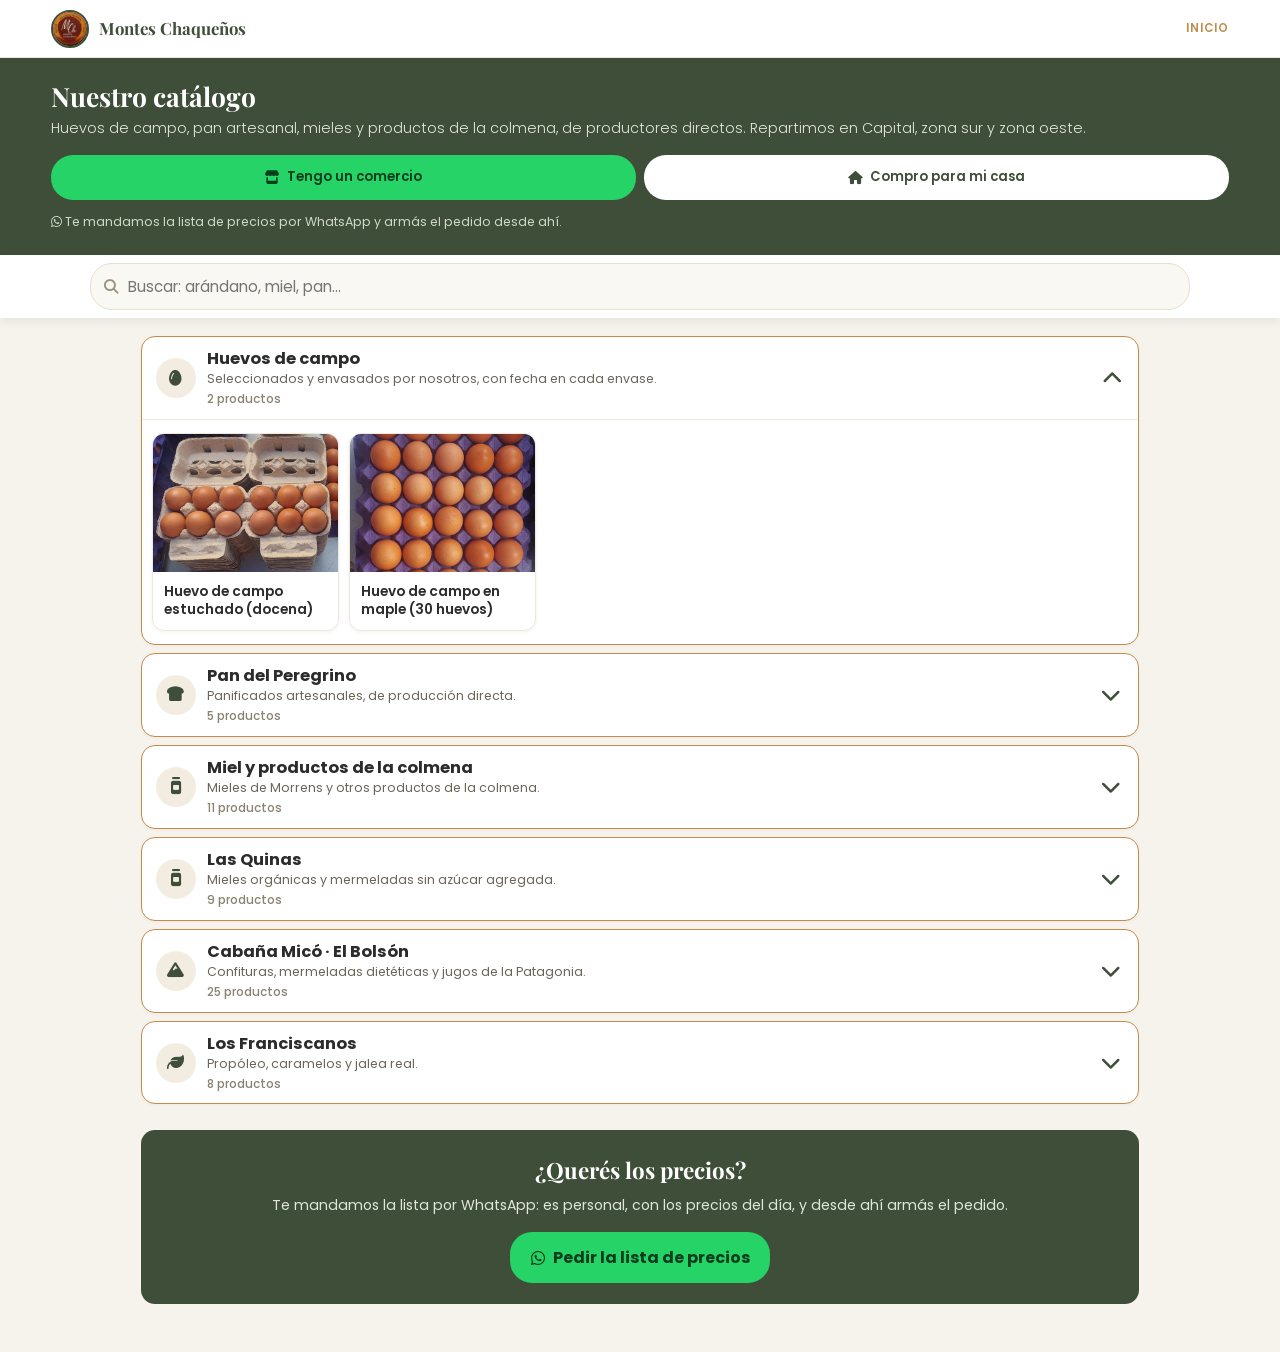
==== commit 6deda854: "Catálogo público con el diseño nuevo (sin precios) Co-Authored-By: Claude Opus 5.5 <noreply@anthropi" ====
--- a/web/catalogo.html
+++ b/web/catalogo.html
@@ -11,462 +11,131 @@
 <meta property="og:locale" content="es_AR">
 <meta property="og:site_name" content="Montes Chaqueños">
 <meta property="og:title" content="Catálogo | Montes Chaqueños">
-<meta property="og:description" content="Catálogo de Montes Chaqueños: huevos de campo, pan del Peregrino, mieles, mermeladas y productos de la colmena, de productores directos.">
-<link href="https://fonts.googleapis.com/css2?family=Playfair+Display:wght@700&family=Poppins:wght@300;400;600&display=swap" rel="stylesheet">
+<meta property="og:description" content="Huevos de campo, pan del Peregrino, mieles, mermeladas y productos de la colmena, de productores directos.">
+<link href="https://fonts.googleapis.com/css2?family=Playfair+Display:wght@700&family=Poppins:wght@300;400;500;600;700&display=swap" rel="stylesheet">
 <link rel="stylesheet" href="https://cdnjs.cloudflare.com/ajax/libs/font-awesome/6.4.0/css/all.min.css">
-<link rel="stylesheet" href="css/estilo.css">
+<link rel="stylesheet" href="css/estilo.css?v=20261127b">
 </head>
-<body>
+<body class="pg-lista pg-publico">
 
-<header class="header-simple">
-  <a href="index.html" class="logo">
-    <img src="../assets/logo.jpg" alt="Logo Montes Chaqueños">
+<!-- 27/11: el mismo diseño que la lista de precios de los clientes, sin precios (la web pública no los muestra) -->
+<header class="lista-top">
+  <a href="index.html" class="lista-marca" aria-label="Montes Chaqueños, ir al inicio">
+    <img src="../assets/logo.jpg" alt="">
     <span>Montes Chaqueños</span>
   </a>
-  <a href="index.html" class="btn-volver"><i class="fa-solid fa-arrow-left"></i> Volver al inicio</a>
+  <a href="index.html" class="lista-etiqueta">Inicio</a>
 </header>
 
-<section class="cat-hero">
+<section class="lista-hero">
   <h1>Nuestro catálogo</h1>
-  <p>60 productos de producción propia y de productores directos. Repartimos a comercios en Capital, zona sur y zona oeste.</p>
-  <a class="btn btn-wsp-hero" href="https://wa.me/5491153472956?text=Hola!%20Tengo%20un%20comercio%20y%20quiero%20recibir%20la%20lista%20de%20precios." target="_blank" rel="noopener"><i class="fa-brands fa-whatsapp"></i> ¿Tenés un comercio? Pedí tu lista de precios</a>
+  <p>Huevos de campo, pan artesanal, mieles y productos de la colmena, de productores directos. Repartimos en Capital, zona sur y zona oeste.</p>
+  <div class="hero-botones">
+    <a class="btn-hero comercio" href="https://wa.me/5491153472956?text=Hola!%20Tengo%20un%20comercio%20y%20quiero%20recibir%20la%20lista%20de%20precios." target="_blank" rel="noopener"><i class="fa-solid fa-store" aria-hidden="true"></i> Tengo un comercio</a>
+    <a class="btn-hero casa" href="https://wa.me/5491153472956?text=Hola!%20Quiero%20comprar%20para%20mi%20casa%2C%20%C2%BFme%20pas%C3%A1s%20la%20lista%20de%20precios%3F" target="_blank" rel="noopener"><i class="fa-solid fa-house" aria-hidden="true"></i> Compro para mi casa</a>
+  </div>
+  <small class="hero-nota"><i class="fa-brands fa-whatsapp" aria-hidden="true"></i> Te mandamos la lista de precios por WhatsApp y armás el pedido desde ahí.</small>
 </section>
 
 <div class="cat-barra">
   <div class="cat-barra-in">
-    <input class="buscador" id="buscador" type="search" placeholder="Buscar producto (ej: arándano, miel, pan)" aria-label="Buscar producto">
-    <nav class="chips" id="chips" aria-label="Secciones"><a class="chip" href="#huevos-de-campo">Huevos de campo</a><a class="chip" href="#pan-del-peregrino">Pan del Peregrino</a><a class="chip" href="#miel-y-productos-de-la-colmena">Miel y productos de la colmena</a><a class="chip" href="#las-quinas">Las Quinas</a><a class="chip" href="#cabana-mico-el-bolson">Cabaña Micó · El Bolsón</a><a class="chip" href="#los-franciscanos">Los Franciscanos</a></nav>
+    <label class="buscador-caja"><i class="fa-solid fa-magnifying-glass" aria-hidden="true"></i>
+      <input class="buscador" id="buscador" type="search" placeholder="Buscar: arándano, miel, pan…" aria-label="Buscar producto"></label>
   </div>
 </div>
 
 <main class="cat">
-<section class="cat-seccion" id="huevos-de-campo">
-<h2><i class="fa-solid fa-egg" aria-hidden="true"></i>Huevos de campo</h2>
-<p>Seleccionados y envasados por nosotros, con fecha en cada envase.</p>
-<div class="cat-grid">
-<article class="prod-card" data-cod="6301" data-nombre="Huevo de campo estuchado (docena)" data-busca="huevo-de-campo-estuchado-docena">
-  <div class="prod-foto"><img src="fotos/6301.jpg" alt="Huevo de campo estuchado (docena)" loading="lazy"></div>
-  <div class="prod-info">
-    <div class="prod-nombre">Huevo de campo estuchado (docena)</div>
-  </div>
-</article>
-<article class="prod-card" data-cod="6302" data-nombre="Huevo de campo en maple (30 huevos)" data-busca="huevo-de-campo-en-maple-30-huevos">
-  <div class="prod-foto"><img src="fotos/6302.jpg" alt="Huevo de campo en maple (30 huevos)" loading="lazy"></div>
-  <div class="prod-info">
-    <div class="prod-nombre">Huevo de campo en maple (30 huevos)</div>
-  </div>
-</article>
-</div>
+<div id="secciones"></div>
+<p class="vacio" id="vacio">No encontramos productos con esa búsqueda. Escribinos por WhatsApp y te lo conseguimos.</p>
+<section class="cta-pie">
+  <h2>¿Querés los precios?</h2>
+  <p>Te mandamos la lista por WhatsApp: es personal, con los precios del día, y desde ahí armás el pedido.</p>
+  <a class="btn-wsp" href="https://wa.me/5491153472956?text=Hola!%20Quiero%20recibir%20la%20lista%20de%20precios." target="_blank" rel="noopener"><i class="fa-brands fa-whatsapp"></i> Pedir la lista de precios</a>
 </section>
-<section class="cat-seccion" id="pan-del-peregrino">
-<h2><i class="fa-solid fa-bread-slice" aria-hidden="true"></i>Pan del Peregrino</h2>
-<p>Panificados artesanales, de producción directa.</p>
-<div class="cat-grid">
-<article class="prod-card" data-cod="6003" data-nombre="El Peregrino Pan De Molde Con Sal 500 Gr" data-busca="el-peregrino-pan-de-molde-con-sal-500-gr">
-  <div class="prod-foto"><img src="fotos/6003.jpg" alt="El Peregrino Pan De Molde Con Sal 500 Gr" loading="lazy"></div>
-  <div class="prod-info">
-    <div class="prod-nombre">El Peregrino Pan De Molde Con Sal 500 Gr</div>
-  </div>
-</article>
-<article class="prod-card" data-cod="6004" data-nombre="El Peregrino Pan De Molde Sin Sal 500 Gr" data-busca="el-peregrino-pan-de-molde-sin-sal-500-gr">
-  <div class="prod-foto"><img src="fotos/6004.jpg" alt="El Peregrino Pan De Molde Sin Sal 500 Gr" loading="lazy"></div>
-  <div class="prod-info">
-    <div class="prod-nombre">El Peregrino Pan De Molde Sin Sal 500 Gr</div>
-  </div>
-</article>
-<article class="prod-card" data-cod="6005" data-nombre="El Peregrino Pan Multi Cereal" data-busca="el-peregrino-pan-multi-cereal">
-  <div class="prod-foto"><img src="fotos/6005.jpg" alt="El Peregrino Pan Multi Cereal" loading="lazy"></div>
-  <div class="prod-info">
-    <div class="prod-nombre">El Peregrino Pan Multi Cereal</div>
-  </div>
-</article>
-<article class="prod-card" data-cod="6006" data-nombre="El Peregrino Pan De Sandwich" data-busca="el-peregrino-pan-de-sandwich">
-  <div class="prod-foto"><img src="fotos/6006.jpg" alt="El Peregrino Pan De Sandwich" loading="lazy"></div>
-  <div class="prod-info">
-    <div class="prod-nombre">El Peregrino Pan De Sandwich</div>
-  </div>
-</article>
-<article class="prod-card" data-cod="6007" data-nombre="El Peregrino Pizzetas 500 Gr" data-busca="el-peregrino-pizzetas-500-gr">
-  <div class="prod-foto"><img src="fotos/6007.jpg" alt="El Peregrino Pizzetas 500 Gr" loading="lazy"></div>
-  <div class="prod-info">
-    <div class="prod-nombre">El Peregrino Pizzetas 500 Gr</div>
-  </div>
-</article>
-</div>
-</section>
-<section class="cat-seccion" id="miel-y-productos-de-la-colmena">
-<h2><i class="fa-solid fa-jar" aria-hidden="true"></i>Miel y productos de la colmena</h2>
-<p>Mieles de Morrens y otros productos de la colmena.</p>
-<div class="cat-grid">
-<article class="prod-card" data-cod="6016" data-nombre="Jalea Real 10 Gr (envase plástico con dosificador)" data-busca="jalea-real-10-gr-envase-plastico-con-dosificador">
-  <div class="prod-foto sin-foto"><i class="fa-solid fa-jar" aria-hidden="true"></i></div>
-  <div class="prod-info">
-    <div class="prod-nombre">Jalea Real 10 Gr (envase plástico con dosificador)</div>
-  </div>
-</article>
-<article class="prod-card" data-cod="POLBA" data-nombre="Polen Del Delta (precio por kg)" data-busca="polen-del-delta-precio-por-kg">
-  <div class="prod-foto sin-foto"><i class="fa-solid fa-jar" aria-hidden="true"></i></div>
-  <div class="prod-info">
-    <div class="prod-nombre">Polen Del Delta (precio por kg)</div>
-  </div>
-</article>
-<article class="prod-card" data-cod="6012" data-nombre="Morrens Miel Cremosa Vidrio 900 Gr" data-busca="morrens-miel-cremosa-vidrio-900-gr">
-  <div class="prod-foto sin-foto"><i class="fa-solid fa-jar" aria-hidden="true"></i></div>
-  <div class="prod-info">
-    <div class="prod-nombre">Morrens Miel Cremosa Vidrio 900 Gr</div>
-  </div>
-</article>
-<article class="prod-card" data-cod="6015" data-nombre="Morrens Miel Líquida Vidrio 900 Gr" data-busca="morrens-miel-liquida-vidrio-900-gr">
-  <div class="prod-foto sin-foto"><i class="fa-solid fa-jar" aria-hidden="true"></i></div>
-  <div class="prod-info">
-    <div class="prod-nombre">Morrens Miel Líquida Vidrio 900 Gr</div>
-  </div>
-</article>
-<article class="prod-card" data-cod="1-00260" data-nombre="Morrens Miel Suelta Cremosa (tacho de 12 kg, precio por kg)" data-busca="morrens-miel-suelta-cremosa-tacho-de-12-kg-precio-por-kg">
-  <div class="prod-foto sin-foto"><i class="fa-solid fa-jar" aria-hidden="true"></i></div>
-  <div class="prod-info">
-    <div class="prod-nombre">Morrens Miel Suelta Cremosa (tacho de 12 kg, precio por kg)</div>
-  </div>
-</article>
-<article class="prod-card" data-cod="CDAV" data-nombre="Cera De Abeja Virgen (precio por kg, se puede pedir fraccionada)" data-busca="cera-de-abeja-virgen-precio-por-kg-se-puede-pedir-fraccionada">
-  <div class="prod-foto sin-foto"><i class="fa-solid fa-jar" aria-hidden="true"></i></div>
-  <div class="prod-info">
-    <div class="prod-nombre">Cera De Abeja Virgen (precio por kg, se puede pedir fraccionada)</div>
-  </div>
-</article>
-<article class="prod-card" data-cod="MMCC" data-nombre="Morrens Miel Cremosa Vidrio 250 Gr" data-busca="morrens-miel-cremosa-vidrio-250-gr">
-  <div class="prod-foto sin-foto"><i class="fa-solid fa-jar" aria-hidden="true"></i></div>
-  <div class="prod-info">
-    <div class="prod-nombre">Morrens Miel Cremosa Vidrio 250 Gr</div>
-  </div>
-</article>
-<article class="prod-card" data-cod="MMLV" data-nombre="Morrens Miel Líquida Vidrio 250 Gr" data-busca="morrens-miel-liquida-vidrio-250-gr">
-  <div class="prod-foto"><img src="fotos/MMLV.jpg" alt="Morrens Miel Líquida Vidrio 250 Gr" loading="lazy"></div>
-  <div class="prod-info">
-    <div class="prod-nombre">Morrens Miel Líquida Vidrio 250 Gr</div>
-  </div>
-</article>
-<article class="prod-card" data-cod="MMMV" data-nombre="Morrens Miel Cremosa Vidrio 500 Gr" data-busca="morrens-miel-cremosa-vidrio-500-gr">
-  <div class="prod-foto sin-foto"><i class="fa-solid fa-jar" aria-hidden="true"></i></div>
-  <div class="prod-info">
-    <div class="prod-nombre">Morrens Miel Cremosa Vidrio 500 Gr</div>
-  </div>
-</article>
-<article class="prod-card" data-cod="MMS" data-nombre="Morrens Miel Suelta Líquida (tacho de 12 kg, precio por kg)" data-busca="morrens-miel-suelta-liquida-tacho-de-12-kg-precio-por-kg">
-  <div class="prod-foto sin-foto"><i class="fa-solid fa-jar" aria-hidden="true"></i></div>
-  <div class="prod-info">
-    <div class="prod-nombre">Morrens Miel Suelta Líquida (tacho de 12 kg, precio por kg)</div>
-  </div>
-</article>
-<article class="prod-card" data-cod="MML500" data-nombre="Morrens Miel Líquida Vidrio 500 Gr" data-busca="morrens-miel-liquida-vidrio-500-gr">
-  <div class="prod-foto"><img src="fotos/MML500.jpg" alt="Morrens Miel Líquida Vidrio 500 Gr" loading="lazy"></div>
-  <div class="prod-info">
-    <div class="prod-nombre">Morrens Miel Líquida Vidrio 500 Gr</div>
-  </div>
-</article>
-</div>
-</section>
-<section class="cat-seccion" id="las-quinas">
-<h2><i class="fa-solid fa-jar" aria-hidden="true"></i>Las Quinas</h2>
-<p>Mieles orgánicas y mermeladas sin azúcar agregada.</p>
-<div class="cat-grid">
-<article class="prod-card" data-cod="6047" data-nombre="Las Quinas Miel Cremosa Orgánica 500 Gr" data-busca="las-quinas-miel-cremosa-organica-500-gr">
-  <div class="prod-foto"><img src="fotos/6047.jpg" alt="Las Quinas Miel Cremosa Orgánica 500 Gr" loading="lazy"></div>
-  <div class="prod-info">
-    <div class="prod-nombre">Las Quinas Miel Cremosa Orgánica 500 Gr</div>
-  </div>
-</article>
-<article class="prod-card" data-cod="6048" data-nombre="Las Quinas Miel Líquida Orgánica 500 Gr" data-busca="las-quinas-miel-liquida-organica-500-gr">
-  <div class="prod-foto sin-foto"><i class="fa-solid fa-jar" aria-hidden="true"></i></div>
-  <div class="prod-info">
-    <div class="prod-nombre">Las Quinas Miel Líquida Orgánica 500 Gr</div>
-  </div>
-</article>
-<article class="prod-card" data-cod="6050" data-nombre="Las Quinas Mermelada De Arándano Sin Azúcar" data-busca="las-quinas-mermelada-de-arandano-sin-azucar">
-  <div class="prod-foto"><img src="fotos/6050.jpg" alt="Las Quinas Mermelada De Arándano Sin Azúcar" loading="lazy"></div>
-  <div class="prod-info">
-    <div class="prod-nombre">Las Quinas Mermelada De Arándano Sin Azúcar</div>
-  </div>
-</article>
-<article class="prod-card" data-cod="6051" data-nombre="Las Quinas Mermelada De Ciruela Sin Azúcar" data-busca="las-quinas-mermelada-de-ciruela-sin-azucar">
-  <div class="prod-foto sin-foto"><i class="fa-solid fa-jar" aria-hidden="true"></i></div>
-  <div class="prod-info">
-    <div class="prod-nombre">Las Quinas Mermelada De Ciruela Sin Azúcar</div>
-  </div>
-</article>
-<article class="prod-card" data-cod="6052" data-nombre="Las Quinas Mermelada De Durazno Sin Azúcar" data-busca="las-quinas-mermelada-de-durazno-sin-azucar">
-  <div class="prod-foto sin-foto"><i class="fa-solid fa-jar" aria-hidden="true"></i></div>
-  <div class="prod-info">
-    <div class="prod-nombre">Las Quinas Mermelada De Durazno Sin Azúcar</div>
-  </div>
-</article>
-<article class="prod-card" data-cod="6053" data-nombre="Las Quinas Mermelada De Frutilla Sin Azúcar" data-busca="las-quinas-mermelada-de-frutilla-sin-azucar">
-  <div class="prod-foto sin-foto"><i class="fa-solid fa-jar" aria-hidden="true"></i></div>
-  <div class="prod-info">
-    <div class="prod-nombre">Las Quinas Mermelada De Frutilla Sin Azúcar</div>
-  </div>
-</article>
-<article class="prod-card" data-cod="6054" data-nombre="Las Quinas Mermelada De Frutos Rojos Sin Azúcar" data-busca="las-quinas-mermelada-de-frutos-rojos-sin-azucar">
-  <div class="prod-foto sin-foto"><i class="fa-solid fa-jar" aria-hidden="true"></i></div>
-  <div class="prod-info">
-    <div class="prod-nombre">Las Quinas Mermelada De Frutos Rojos Sin Azúcar</div>
-  </div>
-</article>
-<article class="prod-card" data-cod="6055" data-nombre="Las Quinas Dulce De Leche Con Stevia 450 Gr" data-busca="las-quinas-dulce-de-leche-con-stevia-450-gr">
-  <div class="prod-foto"><img src="fotos/6055.jpg" alt="Las Quinas Dulce De Leche Con Stevia 450 Gr" loading="lazy"></div>
-  <div class="prod-info">
-    <div class="prod-nombre">Las Quinas Dulce De Leche Con Stevia 450 Gr</div>
-  </div>
-</article>
-<article class="prod-card" data-cod="6059" data-nombre="Las Quinas Mermelada De Mora 400 Gr" data-busca="las-quinas-mermelada-de-mora-400-gr">
-  <div class="prod-foto sin-foto"><i class="fa-solid fa-jar" aria-hidden="true"></i></div>
-  <div class="prod-info">
-    <div class="prod-nombre">Las Quinas Mermelada De Mora 400 Gr</div>
-  </div>
-</article>
-</div>
-</section>
-<section class="cat-seccion" id="cabana-mico-el-bolson">
-<h2><i class="fa-solid fa-mountain" aria-hidden="true"></i>Cabaña Micó · El Bolsón</h2>
-<p>Confituras, mermeladas dietéticas y jugos de la Patagonia.</p>
-<h3 class="cat-sub">Confituras · 450 g</h3>
-<div class="cat-grid">
-<article class="prod-card" data-cod="6021" data-nombre="Confitura De Arándanos 450 Gr" data-busca="confitura-de-arandanos-450-gr">
-  <div class="prod-foto sin-foto"><i class="fa-solid fa-mountain" aria-hidden="true"></i></div>
-  <div class="prod-info">
-    <div class="prod-nombre">Confitura De Arándanos 450 Gr</div>
-  </div>
-</article>
-<article class="prod-card" data-cod="6022" data-nombre="Confitura De Cereza 450 Gr" data-busca="confitura-de-cereza-450-gr">
-  <div class="prod-foto sin-foto"><i class="fa-solid fa-mountain" aria-hidden="true"></i></div>
-  <div class="prod-info">
-    <div class="prod-nombre">Confitura De Cereza 450 Gr</div>
-  </div>
-</article>
-<article class="prod-card" data-cod="6023" data-nombre="Confitura De Durazno 450 Gr" data-busca="confitura-de-durazno-450-gr">
-  <div class="prod-foto sin-foto"><i class="fa-solid fa-mountain" aria-hidden="true"></i></div>
-  <div class="prod-info">
-    <div class="prod-nombre">Confitura De Durazno 450 Gr</div>
-  </div>
-</article>
-<article class="prod-card" data-cod="6024" data-nombre="Confitura De Frambuesa 450 Gr" data-busca="confitura-de-frambuesa-450-gr">
-  <div class="prod-foto sin-foto"><i class="fa-solid fa-mountain" aria-hidden="true"></i></div>
-  <div class="prod-info">
-    <div class="prod-nombre">Confitura De Frambuesa 450 Gr</div>
-  </div>
-</article>
-<article class="prod-card" data-cod="6025" data-nombre="Confitura De Frutilla 450 Gr" data-busca="confitura-de-frutilla-450-gr">
-  <div class="prod-foto sin-foto"><i class="fa-solid fa-mountain" aria-hidden="true"></i></div>
-  <div class="prod-info">
-    <div class="prod-nombre">Confitura De Frutilla 450 Gr</div>
-  </div>
-</article>
-<article class="prod-card" data-cod="6026" data-nombre="Confitura De Frutos Del Bosque 450 Gr" data-busca="confitura-de-frutos-del-bosque-450-gr">
-  <div class="prod-foto sin-foto"><i class="fa-solid fa-mountain" aria-hidden="true"></i></div>
-  <div class="prod-info">
-    <div class="prod-nombre">Confitura De Frutos Del Bosque 450 Gr</div>
-  </div>
-</article>
-<article class="prod-card" data-cod="6027" data-nombre="Confitura De Guinda 450 Gr" data-busca="confitura-de-guinda-450-gr">
-  <div class="prod-foto sin-foto"><i class="fa-solid fa-mountain" aria-hidden="true"></i></div>
-  <div class="prod-info">
-    <div class="prod-nombre">Confitura De Guinda 450 Gr</div>
-  </div>
-</article>
-<article class="prod-card" data-cod="6028" data-nombre="Confitura De Manzana 450 Gr" data-busca="confitura-de-manzana-450-gr">
-  <div class="prod-foto sin-foto"><i class="fa-solid fa-mountain" aria-hidden="true"></i></div>
-  <div class="prod-info">
-    <div class="prod-nombre">Confitura De Manzana 450 Gr</div>
-  </div>
-</article>
-<article class="prod-card" data-cod="6029" data-nombre="Confitura De Mosqueta 450 Gr" data-busca="confitura-de-mosqueta-450-gr">
-  <div class="prod-foto sin-foto"><i class="fa-solid fa-mountain" aria-hidden="true"></i></div>
-  <div class="prod-info">
-    <div class="prod-nombre">Confitura De Mosqueta 450 Gr</div>
-  </div>
-</article>
-<article class="prod-card" data-cod="6030" data-nombre="Confitura De Sauco 450 Gr" data-busca="confitura-de-sauco-450-gr">
-  <div class="prod-foto sin-foto"><i class="fa-solid fa-mountain" aria-hidden="true"></i></div>
-  <div class="prod-info">
-    <div class="prod-nombre">Confitura De Sauco 450 Gr</div>
-  </div>
-</article>
-<article class="prod-card" data-cod="6031" data-nombre="Confitura De Zarzamora 450 Gr" data-busca="confitura-de-zarzamora-450-gr">
-  <div class="prod-foto sin-foto"><i class="fa-solid fa-mountain" aria-hidden="true"></i></div>
-  <div class="prod-info">
-    <div class="prod-nombre">Confitura De Zarzamora 450 Gr</div>
-  </div>
-</article>
-</div>
-<h3 class="cat-sub">Mermeladas dietéticas · 380 g</h3>
-<div class="cat-grid">
-<article class="prod-card" data-cod="6032" data-nombre="Mermelada Diet De Arándanos 380 Gr" data-busca="mermelada-diet-de-arandanos-380-gr">
-  <div class="prod-foto sin-foto"><i class="fa-solid fa-mountain" aria-hidden="true"></i></div>
-  <div class="prod-info">
-    <div class="prod-nombre">Mermelada Diet De Arándanos 380 Gr</div>
-  </div>
-</article>
-<article class="prod-card" data-cod="6033" data-nombre="Mermelada Diet De Cereza 380 Gr" data-busca="mermelada-diet-de-cereza-380-gr">
-  <div class="prod-foto sin-foto"><i class="fa-solid fa-mountain" aria-hidden="true"></i></div>
-  <div class="prod-info">
-    <div class="prod-nombre">Mermelada Diet De Cereza 380 Gr</div>
-  </div>
-</article>
-<article class="prod-card" data-cod="6034" data-nombre="Mermelada Diet De Durazno 380 Gr" data-busca="mermelada-diet-de-durazno-380-gr">
-  <div class="prod-foto sin-foto"><i class="fa-solid fa-mountain" aria-hidden="true"></i></div>
-  <div class="prod-info">
-    <div class="prod-nombre">Mermelada Diet De Durazno 380 Gr</div>
-  </div>
-</article>
-<article class="prod-card" data-cod="6035" data-nombre="Mermelada Diet De Frambuesa 380 Gr" data-busca="mermelada-diet-de-frambuesa-380-gr">
-  <div class="prod-foto sin-foto"><i class="fa-solid fa-mountain" aria-hidden="true"></i></div>
-  <div class="prod-info">
-    <div class="prod-nombre">Mermelada Diet De Frambuesa 380 Gr</div>
-  </div>
-</article>
-<article class="prod-card" data-cod="6036" data-nombre="Mermelada Diet De Frutilla 380 Gr" data-busca="mermelada-diet-de-frutilla-380-gr">
-  <div class="prod-foto sin-foto"><i class="fa-solid fa-mountain" aria-hidden="true"></i></div>
-  <div class="prod-info">
-    <div class="prod-nombre">Mermelada Diet De Frutilla 380 Gr</div>
-  </div>
-</article>
-<article class="prod-card" data-cod="6037" data-nombre="Mermelada Diet De Frutos Del Bosque 380 Gr" data-busca="mermelada-diet-de-frutos-del-bosque-380-gr">
-  <div class="prod-foto sin-foto"><i class="fa-solid fa-mountain" aria-hidden="true"></i></div>
-  <div class="prod-info">
-    <div class="prod-nombre">Mermelada Diet De Frutos Del Bosque 380 Gr</div>
-  </div>
-</article>
-<article class="prod-card" data-cod="6038" data-nombre="Mermelada Diet De Guinda 380 Gr" data-busca="mermelada-diet-de-guinda-380-gr">
-  <div class="prod-foto sin-foto"><i class="fa-solid fa-mountain" aria-hidden="true"></i></div>
-  <div class="prod-info">
-    <div class="prod-nombre">Mermelada Diet De Guinda 380 Gr</div>
-  </div>
-</article>
-<article class="prod-card" data-cod="6039" data-nombre="Mermelada Diet De Manzana 380 Gr" data-busca="mermelada-diet-de-manzana-380-gr">
-  <div class="prod-foto sin-foto"><i class="fa-solid fa-mountain" aria-hidden="true"></i></div>
-  <div class="prod-info">
-    <div class="prod-nombre">Mermelada Diet De Manzana 380 Gr</div>
-  </div>
-</article>
-<article class="prod-card" data-cod="6040" data-nombre="Mermelada Diet De Mosqueta 380 Gr" data-busca="mermelada-diet-de-mosqueta-380-gr">
-  <div class="prod-foto sin-foto"><i class="fa-solid fa-mountain" aria-hidden="true"></i></div>
-  <div class="prod-info">
-    <div class="prod-nombre">Mermelada Diet De Mosqueta 380 Gr</div>
-  </div>
-</article>
-<article class="prod-card" data-cod="6041" data-nombre="Mermelada Diet De Sauco 380 Gr" data-busca="mermelada-diet-de-sauco-380-gr">
-  <div class="prod-foto sin-foto"><i class="fa-solid fa-mountain" aria-hidden="true"></i></div>
-  <div class="prod-info">
-    <div class="prod-nombre">Mermelada Diet De Sauco 380 Gr</div>
-  </div>
-</article>
-<article class="prod-card" data-cod="6042" data-nombre="Mermelada Diet De Zarzamora 380 Gr" data-busca="mermelada-diet-de-zarzamora-380-gr">
-  <div class="prod-foto sin-foto"><i class="fa-solid fa-mountain" aria-hidden="true"></i></div>
-  <div class="prod-info">
-    <div class="prod-nombre">Mermelada Diet De Zarzamora 380 Gr</div>
-  </div>
-</article>
-</div>
-<h3 class="cat-sub">Jugos de arándano sin azúcar</h3>
-<div class="cat-grid">
-<article class="prod-card" data-cod="6043" data-nombre="Jugo De Arándanos Sin Azúcar 500 Cc" data-busca="jugo-de-arandanos-sin-azucar-500-cc">
-  <div class="prod-foto sin-foto"><i class="fa-solid fa-mountain" aria-hidden="true"></i></div>
-  <div class="prod-info">
-    <div class="prod-nombre">Jugo De Arándanos Sin Azúcar 500 Cc</div>
-  </div>
-</article>
-<article class="prod-card" data-cod="6044" data-nombre="Jugo De Arándanos Sin Azúcar 1,5 Litros" data-busca="jugo-de-arandanos-sin-azucar-1-5-litros">
-  <div class="prod-foto sin-foto"><i class="fa-solid fa-mountain" aria-hidden="true"></i></div>
-  <div class="prod-info">
-    <div class="prod-nombre">Jugo De Arándanos Sin Azúcar 1,5 Litros</div>
-  </div>
-</article>
-<article class="prod-card" data-cod="6045" data-nombre="Jugo De Arándanos Sin Azúcar 5 Litros" data-busca="jugo-de-arandanos-sin-azucar-5-litros">
-  <div class="prod-foto sin-foto"><i class="fa-solid fa-mountain" aria-hidden="true"></i></div>
-  <div class="prod-info">
-    <div class="prod-nombre">Jugo De Arándanos Sin Azúcar 5 Litros</div>
-  </div>
-</article>
-</div>
-</section>
-<section class="cat-seccion" id="los-franciscanos">
-<h2><i class="fa-solid fa-leaf" aria-hidden="true"></i>Los Franciscanos</h2>
-<p>Propóleo, caramelos y jalea real.</p>
-<div class="cat-grid">
-<article class="prod-card" data-cod="6017" data-nombre="Los Franciscanos Propóleo 120 cc" data-busca="los-franciscanos-propoleo-120-cc">
-  <div class="prod-foto"><img src="fotos/6017.jpg" alt="Los Franciscanos Propóleo 120 cc" loading="lazy"></div>
-  <div class="prod-info">
-    <div class="prod-nombre">Los Franciscanos Propóleo 120 cc</div>
-  </div>
-</article>
-<article class="prod-card" data-cod="6018" data-nombre="Los Franciscanos Propóleo 60 cc" data-busca="los-franciscanos-propoleo-60-cc">
-  <div class="prod-foto"><img src="fotos/6018.jpg" alt="Los Franciscanos Propóleo 60 cc" loading="lazy"></div>
-  <div class="prod-info">
-    <div class="prod-nombre">Los Franciscanos Propóleo 60 cc</div>
-  </div>
-</article>
-<article class="prod-card" data-cod="1-00274" data-nombre="Los Franciscanos Caramelos de miel 250 g" data-busca="los-franciscanos-caramelos-de-miel-250-g">
-  <div class="prod-foto sin-foto"><i class="fa-solid fa-leaf" aria-hidden="true"></i></div>
-  <div class="prod-info">
-    <div class="prod-nombre">Los Franciscanos Caramelos de miel 250 g</div>
-  </div>
-</article>
-<article class="prod-card" data-cod="1-00275" data-nombre="Los Franciscanos Caramelos de miel y limón 250 g" data-busca="los-franciscanos-caramelos-de-miel-y-limon-250-g">
-  <div class="prod-foto sin-foto"><i class="fa-solid fa-leaf" aria-hidden="true"></i></div>
-  <div class="prod-info">
-    <div class="prod-nombre">Los Franciscanos Caramelos de miel y limón 250 g</div>
-  </div>
-</article>
-<article class="prod-card" data-cod="1-00276" data-nombre="Los Franciscanos Caramelos de miel y menta 250 g" data-busca="los-franciscanos-caramelos-de-miel-y-menta-250-g">
-  <div class="prod-foto sin-foto"><i class="fa-solid fa-leaf" aria-hidden="true"></i></div>
-  <div class="prod-info">
-    <div class="prod-nombre">Los Franciscanos Caramelos de miel y menta 250 g</div>
-  </div>
-</article>
-<article class="prod-card" data-cod="AFCP" data-nombre="Los Franciscanos Caramelos de propóleo 250 g" data-busca="los-franciscanos-caramelos-de-propoleo-250-g">
-  <div class="prod-foto sin-foto"><i class="fa-solid fa-leaf" aria-hidden="true"></i></div>
-  <div class="prod-info">
-    <div class="prod-nombre">Los Franciscanos Caramelos de propóleo 250 g</div>
-  </div>
-</article>
-<article class="prod-card" data-cod="LFCPYE" data-nombre="Los Franciscanos Caramelos de propóleo, miel y eucalipto 250 g" data-busca="los-franciscanos-caramelos-de-propoleo-miel-y-eucalipto-250-g">
-  <div class="prod-foto sin-foto"><i class="fa-solid fa-leaf" aria-hidden="true"></i></div>
-  <div class="prod-info">
-    <div class="prod-nombre">Los Franciscanos Caramelos de propóleo, miel y eucalipto 250 g</div>
-  </div>
-</article>
-<article class="prod-card" data-cod="AFJRC30" data-nombre="Los Franciscanos Jalea real 30 cápsulas" data-busca="los-franciscanos-jalea-real-30-capsulas">
-  <div class="prod-foto sin-foto"><i class="fa-solid fa-leaf" aria-hidden="true"></i></div>
-  <div class="prod-info">
-    <div class="prod-nombre">Los Franciscanos Jalea real 30 cápsulas</div>
-  </div>
-</article>
-</div>
-</section>
-<p class="vacio" id="vacio">No encontramos productos con esa búsqueda. Escribinos por WhatsApp y te lo conseguimos.</p>
-<p class="nota-precios">Vendemos a comercios. Para recibir la lista de precios, escribinos por <a href="https://wa.me/5491153472956?text=Hola!%20Tengo%20un%20comercio%20y%20quiero%20recibir%20la%20lista%20de%20precios." target="_blank" rel="noopener">WhatsApp</a>.</p>
 </main>
 
 <script>
 (function () {
-function activarBuscador() {
-  var buscador = document.getElementById('buscador');
-  function norm(t) { return t.normalize('NFD').replace(/[\u0300-\u036f]/g, '').toLowerCase(); }
-  buscador.addEventListener('input', function () {
-    var q = norm(buscador.value.trim()), visibles = 0;
-    Array.prototype.forEach.call(document.querySelectorAll('.prod-card'), function (t) {
-      var ok = !q || t.dataset.busca.indexOf(q.replace(/[^a-z0-9]+/g, '-')) !== -1 || norm(t.dataset.nombre).indexOf(q) !== -1;
-      t.style.display = ok ? '' : 'none';
-      if (ok) visibles++;
+  var FUNCION = 'https://kvobkqaujufugdyxxovb.supabase.co/functions/v1/catalogo?publico=1';
+  var FOTOS = {"6003":"fotos/6003.jpg","6004":"fotos/6004.jpg","6005":"fotos/6005.jpg","6006":"fotos/6006.jpg","6007":"fotos/6007.jpg","6017":"fotos/6017.jpg","6018":"fotos/6018.jpg","6047":"fotos/6047.jpg","6050":"fotos/6050.jpg","6055":"fotos/6055.jpg","6301":"fotos/6301.jpg","6302":"fotos/6302.jpg","MMLV":"fotos/MMLV.jpg","MML500":"fotos/MML500.jpg"};
+  var SECCIONES = {"10":{"icono":"fa-egg","desc":"Seleccionados y envasados por nosotros, con fecha en cada envase."},"20":{"icono":"fa-bread-slice","desc":"Panificados artesanales, de producción directa."},"30":{"icono":"fa-jar","desc":"Mieles de Morrens y otros productos de la colmena."},"40":{"icono":"fa-jar","desc":"Mieles orgánicas y mermeladas sin azúcar agregada."},"50":{"icono":"fa-mountain","desc":"Confituras, mermeladas dietéticas y jugos de la Patagonia."},"60":{"icono":"fa-leaf","desc":"Propóleo, caramelos y jalea real."}};
+  var PREFIJO = { 20: /^El Peregrino\s+/i, 40: /^Las Quinas\s+/i, 60: /^Los Franciscanos\s+/i };
+  // Respaldo: si la función no responde, se muestra esto (sin fotos nuevas)
+  var productos = [{"cod":"6301","nombre":"Huevo de campo estuchado (docena)","seccion":"Huevos de campo","orden":10},{"cod":"6302","nombre":"Huevo de campo en maple (30 huevos)","seccion":"Huevos de campo","orden":10},{"cod":"6003","nombre":"El Peregrino Pan De Molde Con Sal 500 Gr","seccion":"Pan del Peregrino","orden":20},{"cod":"6004","nombre":"El Peregrino Pan De Molde Sin Sal 500 Gr","seccion":"Pan del Peregrino","orden":20},{"cod":"6005","nombre":"El Peregrino Pan Multi Cereal","seccion":"Pan del Peregrino","orden":20},{"cod":"6006","nombre":"El Peregrino Pan De Sandwich","seccion":"Pan del Peregrino","orden":20},{"cod":"6007","nombre":"El Peregrino Pizzetas 500 Gr","seccion":"Pan del Peregrino","orden":20},{"cod":"6016","nombre":"Jalea Real 10 Gr (envase plástico con dosificador)","seccion":"Miel y productos de la colmena","orden":30},{"cod":"POLBA","nombre":"Polen Del Delta (precio por kg)","seccion":"Miel y productos de la colmena","orden":30},{"cod":"6012","nombre":"Morrens Miel Cremosa Vidrio 900 Gr","seccion":"Miel y productos de la colmena","orden":30},{"cod":"6015","nombre":"Morrens Miel Líquida Vidrio 900 Gr","seccion":"Miel y productos de la colmena","orden":30},{"cod":"1-00260","nombre":"Morrens Miel Suelta Cremosa (tacho de 12 kg, precio por kg)","seccion":"Miel y productos de la colmena","orden":30},{"cod":"CDAV","nombre":"Cera De Abeja Virgen (precio por kg, se puede pedir fraccionada)","seccion":"Miel y productos de la colmena","orden":30},{"cod":"MMCC","nombre":"Morrens Miel Cremosa Vidrio 250 Gr","seccion":"Miel y productos de la colmena","orden":30},{"cod":"MMLV","nombre":"Morrens Miel Líquida Vidrio 250 Gr","seccion":"Miel y productos de la colmena","orden":30},{"cod":"MMMV","nombre":"Morrens Miel Cremosa Vidrio 500 Gr","seccion":"Miel y productos de la colmena","orden":30},{"cod":"MMS","nombre":"Morrens Miel Suelta Líquida (tacho de 12 kg, precio por kg)","seccion":"Miel y productos de la colmena","orden":30},{"cod":"MML500","nombre":"Morrens Miel Líquida Vidrio 500 Gr","seccion":"Miel y productos de la colmena","orden":30},{"cod":"6047","nombre":"Las Quinas Miel Cremosa Orgánica 500 Gr","seccion":"Las Quinas","orden":40},{"cod":"6048","nombre":"Las Quinas Miel Líquida Orgánica 500 Gr","seccion":"Las Quinas","orden":40},{"cod":"6050","nombre":"Las Quinas Mermelada De Arándano Sin Azúcar","seccion":"Las Quinas","orden":40},{"cod":"6051","nombre":"Las Quinas Mermelada De Ciruela Sin Azúcar","seccion":"Las Quinas","orden":40},{"cod":"6052","nombre":"Las Quinas Mermelada De Durazno Sin Azúcar","seccion":"Las Quinas","orden":40},{"cod":"6053","nombre":"Las Quinas Mermelada De Frutilla Sin Azúcar","seccion":"Las Quinas","orden":40},{"cod":"6054","nombre":"Las Quinas Mermelada De Frutos Rojos Sin Azúcar","seccion":"Las Quinas","orden":40},{"cod":"6055","nombre":"Las Quinas Dulce De Leche Con Stevia 450 Gr","seccion":"Las Quinas","orden":40},{"cod":"6059","nombre":"Las Quinas Mermelada De Mora 400 Gr","seccion":"Las Quinas","orden":40},{"cod":"6021","nombre":"Confitura De Arándanos 450 Gr","seccion":"Cabaña Micó · El Bolsón","orden":50},{"cod":"6022","nombre":"Confitura De Cereza 450 Gr","seccion":"Cabaña Micó · El Bolsón","orden":50},{"cod":"6023","nombre":"Confitura De Durazno 450 Gr","seccion":"Cabaña Micó · El Bolsón","orden":50},{"cod":"6024","nombre":"Confitura De Frambuesa 450 Gr","seccion":"Cabaña Micó · El Bolsón","orden":50},{"cod":"6025","nombre":"Confitura De Frutilla 450 Gr","seccion":"Cabaña Micó · El Bolsón","orden":50},{"cod":"6026","nombre":"Confitura De Frutos Del Bosque 450 Gr","seccion":"Cabaña Micó · El Bolsón","orden":50},{"cod":"6027","nombre":"Confitura De Guinda 450 Gr","seccion":"Cabaña Micó · El Bolsón","orden":50},{"cod":"6028","nombre":"Confitura De Manzana 450 Gr","seccion":"Cabaña Micó · El Bolsón","orden":50},{"cod":"6029","nombre":"Confitura De Mosqueta 450 Gr","seccion":"Cabaña Micó · El Bolsón","orden":50},{"cod":"6030","nombre":"Confitura De Sauco 450 Gr","seccion":"Cabaña Micó · El Bolsón","orden":50},{"cod":"6031","nombre":"Confitura De Zarzamora 450 Gr","seccion":"Cabaña Micó · El Bolsón","orden":50},{"cod":"6032","nombre":"Mermelada Diet De Arándanos 380 Gr","seccion":"Cabaña Micó · El Bolsón","orden":50},{"cod":"6033","nombre":"Mermelada Diet De Cereza 380 Gr","seccion":"Cabaña Micó · El Bolsón","orden":50},{"cod":"6034","nombre":"Mermelada Diet De Durazno 380 Gr","seccion":"Cabaña Micó · El Bolsón","orden":50},{"cod":"6035","nombre":"Mermelada Diet De Frambuesa 380 Gr","seccion":"Cabaña Micó · El Bolsón","orden":50},{"cod":"6036","nombre":"Mermelada Diet De Frutilla 380 Gr","seccion":"Cabaña Micó · El Bolsón","orden":50},{"cod":"6037","nombre":"Mermelada Diet De Frutos Del Bosque 380 Gr","seccion":"Cabaña Micó · El Bolsón","orden":50},{"cod":"6038","nombre":"Mermelada Diet De Guinda 380 Gr","seccion":"Cabaña Micó · El Bolsón","orden":50},{"cod":"6039","nombre":"Mermelada Diet De Manzana 380 Gr","seccion":"Cabaña Micó · El Bolsón","orden":50},{"cod":"6040","nombre":"Mermelada Diet De Mosqueta 380 Gr","seccion":"Cabaña Micó · El Bolsón","orden":50},{"cod":"6041","nombre":"Mermelada Diet De Sauco 380 Gr","seccion":"Cabaña Micó · El Bolsón","orden":50},{"cod":"6042","nombre":"Mermelada Diet De Zarzamora 380 Gr","seccion":"Cabaña Micó · El Bolsón","orden":50},{"cod":"6043","nombre":"Jugo De Arándanos Sin Azúcar 500 Cc","seccion":"Cabaña Micó · El Bolsón","orden":50},{"cod":"6044","nombre":"Jugo De Arándanos Sin Azúcar 1,5 Litros","seccion":"Cabaña Micó · El Bolsón","orden":50},{"cod":"6045","nombre":"Jugo De Arándanos Sin Azúcar 5 Litros","seccion":"Cabaña Micó · El Bolsón","orden":50},{"cod":"6017","nombre":"Los Franciscanos Propóleo 120 cc","seccion":"Los Franciscanos","orden":60},{"cod":"6018","nombre":"Los Franciscanos Propóleo 60 cc","seccion":"Los Franciscanos","orden":60},{"cod":"1-00274","nombre":"Los Franciscanos Caramelos de miel 250 g","seccion":"Los Franciscanos","orden":60},{"cod":"1-00275","nombre":"Los Franciscanos Caramelos de miel y limón 250 g","seccion":"Los Franciscanos","orden":60},{"cod":"1-00276","nombre":"Los Franciscanos Caramelos de miel y menta 250 g","seccion":"Los Franciscanos","orden":60},{"cod":"AFCP","nombre":"Los Franciscanos Caramelos de propóleo 250 g","seccion":"Los Franciscanos","orden":60},{"cod":"LFCPYE","nombre":"Los Franciscanos Caramelos de propóleo, miel y eucalipto 250 g","seccion":"Los Franciscanos","orden":60},{"cod":"AFJRC30","nombre":"Los Franciscanos Jalea real 30 cápsulas","seccion":"Los Franciscanos","orden":60}];
+
+  function esc(t) { return String(t).replace(/[&<>"']/g, function (c) { return { '&': '&amp;', '<': '&lt;', '>': '&gt;', '"': '&quot;', "'": '&#39;' }[c]; }); }
+  function norm(t) { return String(t || '').normalize('NFD').replace(/[\u0300-\u036f]/g, '').toLowerCase(); }
+  function slug(t) { return norm(t).replace(/[^a-z0-9]+/g, '-').replace(/^-|-$/g, ''); }
+  function corto(n, o) { return PREFIJO[o] ? String(n).replace(PREFIJO[o], '') : String(n); }
+  function subgrupo(p) {
+    if (p.orden !== 50) return '';
+    if (/^confitura/i.test(p.nombre)) return 'Confituras · 450 g';
+    if (/^mermelada diet/i.test(p.nombre)) return 'Mermeladas dietéticas · 380 g';
+    if (/^jugo/i.test(p.nombre)) return 'Jugos de arándano sin azúcar';
+    return '';
+  }
+  // Presentaciones de un mismo producto en una tarjeta ("Miel Cremosa Vidrio" 250 / 500 / 900 g)
+  var TAMANO = /\s+(\d+(?:[.,]\d+)?\s*(?:gr|grs|g|kg|cc|ml|litros?|lts?|l|c[aá]psulas)\b.*)$/i;
+  function agrupar(items) {
+    var por = {}, out = [];
+    items.forEach(function (p) {
+      var m = String(p.nombre).match(TAMANO), base = m ? p.nombre.slice(0, m.index).trim() : p.nombre;
+      var k = m ? slug(base) : 'solo-' + p.cod;
+      if (!por[k]) { por[k] = { base: base, items: [], pres: [] }; out.push(por[k]); }
+      por[k].items.push(p); if (m) por[k].pres.push(m[1].trim());
     });
-    Array.prototype.forEach.call(document.querySelectorAll('.cat-seccion'), function (s) {
-      var hay = Array.prototype.some.call(s.querySelectorAll('.prod-card'), function (t) { return t.style.display !== 'none'; });
-      s.style.display = hay ? '' : 'none';
+    return out.map(function (g) { return g.items.length > 1 ? g : { base: g.items[0].nombre, items: g.items, pres: [] }; });
+  }
+  function tarjeta(g) {
+    var p = g.items[0], info = SECCIONES[p.orden] || { icono: 'fa-basket-shopping' };
+    var foto = g.items.map(function (x) { return x.foto || FOTOS[x.cod]; }).filter(Boolean)[0];
+    var nombres = g.items.map(function (x) { return x.nombre; }).join(' ');
+    return '<article class="prod-card" data-busca="' + esc(norm(nombres)) + '" data-marca="' + esc(norm(p.seccion)) + '">' +
+      '<div class="prod-foto' + (foto ? '' : ' sin-foto') + '">' + (foto ? '<img src="' + esc(foto) + '" alt="' + esc(g.base) + '" loading="lazy">' : '<i class="fa-solid ' + info.icono + '" aria-hidden="true"></i>') + '</div>' +
+      '<div class="prod-info"><div class="prod-nombre">' + esc(corto(g.base, p.orden)) + '</div>' +
+      (g.pres.length ? '<div class="prod-pres">' + g.pres.map(esc).join(' · ') + '</div>' : '') + '</div></article>';
+  }
+  function cuerpo(items) {
+    var subs = [], html = '';
+    items.forEach(function (p) { var s = subgrupo(p), x = subs.filter(function (y) { return y.g === s; })[0]; if (!x) { x = { g: s, items: [] }; subs.push(x); } x.items.push(p); });
+    subs.forEach(function (s) { if (s.g) html += '<h3 class="cat-sub">' + esc(s.g) + '</h3>'; html += '<div class="cat-grid">' + agrupar(s.items).map(tarjeta).join('') + '</div>'; });
+    return html;
+  }
+  function dibujar() {
+    var marcas = {}, orden = [];
+    productos.forEach(function (p) { if (!marcas[p.orden]) { marcas[p.orden] = { nombre: p.seccion, items: [] }; orden.push(p.orden); } marcas[p.orden].items.push(p); });
+    orden.sort(function (a, b) { return a - b; });
+    document.getElementById('secciones').innerHTML = orden.map(function (o, i) {
+      var m = marcas[o], info = SECCIONES[o] || { icono: 'fa-basket-shopping', desc: '' }, n = m.items.length;
+      return '<details class="marca propia"' + (i === 0 ? ' open' : '') + ' id="marca-' + o + '"><summary>' +
+        '<span class="marca-ico"><i class="fa-solid ' + info.icono + '" aria-hidden="true"></i></span>' +
+        '<span class="marca-tit">' + esc(m.nombre) + '<small>' + esc(info.desc) + '</small>' +
+        '<span class="marca-pie"><span class="marca-cant">' + n + (n === 1 ? ' producto' : ' productos') + '</span></span></span>' +
+        '<i class="fa-solid fa-chevron-down marca-flecha" aria-hidden="true"></i></summary><div class="marca-cuerpo">' + cuerpo(m.items) + '</div></details>';
+    }).join('');
+    filtrar();
+  }
+  function filtrar() {
+    var q = norm(document.getElementById('buscador').value.trim()), vis = 0;
+    // Por nombre del producto; si ninguno coincide, por la marca ("quinas", "peregrino")
+    var porNombre = !q || Array.prototype.some.call(document.querySelectorAll('.prod-card'), function (t) { return t.dataset.busca.indexOf(q) !== -1; });
+    Array.prototype.forEach.call(document.querySelectorAll('details.marca'), function (d) {
+      var hay = false;
+      Array.prototype.forEach.call(d.querySelectorAll('.prod-card'), function (t) {
+        var ok = !q || (porNombre ? t.dataset.busca : t.dataset.marca).indexOf(q) !== -1;
+        t.style.display = ok ? '' : 'none'; if (ok) { hay = true; vis++; }
+      });
+      d.style.display = hay ? '' : 'none';
+      if (q && hay) { if (!d.open) { d.open = true; d.dataset.porBusqueda = '1'; } }
+      if (!q && d.dataset.porBusqueda) { d.open = false; delete d.dataset.porBusqueda; }
     });
-    document.getElementById('vacio').style.display = visibles ? 'none' : 'block';
-  });
-}
-  activarBuscador();
+    document.getElementById('vacio').style.display = q && !vis ? 'block' : 'none';
+  }
+  document.getElementById('buscador').addEventListener('input', filtrar);
+  dibujar();
+  fetch(FUNCION).then(function (r) { return r.ok ? r.json() : null; }).then(function (d) {
+    if (d && d.productos && d.productos.length) { productos = d.productos; dibujar(); }
+  }).catch(function () {});
 })();
 </script>
 </body>
--- a/web/css/estilo.css
+++ b/web/css/estilo.css
@@ -138,9 +138,18 @@
 .prod-nombre{font-weight:600;color:var(--dark);font-size:.95rem;line-height:1.35;flex:1}
 .prod-precio{font-family:'Playfair Display',serif;font-size:1.5rem;font-weight:700;color:var(--primary)}
 .prod-ctrl{display:flex;align-items:center;gap:.6rem}
+/* Presentaciones de un mismo producto en una tarjeta (25/11) */
+.prod-precio small{font-family:inherit;font-size:.75rem;font-weight:500;color:#6b6457}
+.prod-var{display:block;margin:.15rem 0 .55rem}
+.prod-var select{width:100%;font:inherit;font-size:.82rem;padding:.45rem .3rem;border:1px solid #d9d1c1;border-radius:8px;background:#fff;color:var(--dark)}
+.prod-lleva{margin-top:.45rem;font-size:.8rem;color:var(--primary);font-weight:600;min-height:0}
+.prod-lleva:empty{display:none}
+.sr-only{position:absolute;width:1px;height:1px;overflow:hidden;clip:rect(0 0 0 0);white-space:nowrap}
 .prod-ctrl button{width:36px;height:36px;border-radius:50%;border:2px solid var(--primary);background:var(--white);color:var(--primary);font-size:1.2rem;font-weight:700;cursor:pointer;line-height:1}
 .prod-ctrl button:hover{background:var(--primary);color:var(--white)}
-.prod-ctrl .cant{min-width:28px;text-align:center;font-weight:600;color:var(--dark)}
+.prod-ctrl .cant{width:56px;height:36px;text-align:center;font:inherit;font-weight:600;font-size:1rem;color:var(--dark);border:2px solid #d8d2c4;border-radius:10px;background:var(--white);padding:0 .25rem}
+.prod-ctrl .cant:focus{outline:none;border-color:var(--primary)}
+.prod-ctrl .cant::placeholder{color:#b9b2a3}
 .prod-card.en-pedido{outline:3px solid var(--secondary)}
 .vacio{display:none;text-align:center;padding:3rem 0}
 .nota-precios{font-size:.85rem;text-align:center;margin-top:2.5rem}
@@ -150,7 +159,21 @@
 .barra-pedido .acciones{display:flex;gap:.6rem;align-items:center}
 .btn-vaciar{background:none;border:1px solid #fff9;color:var(--white);padding:.6rem .9rem;border-radius:5px;cursor:pointer;font:inherit}
 .btn-wsp{background:#25D366;color:#0b3d1f;font-weight:700;padding:.7rem 1.2rem;border-radius:5px;text-decoration:none;display:inline-flex;gap:.5rem;align-items:center;border:0;cursor:pointer;font:inherit;font-weight:700}
-@media (max-width:600px){.cat-grid{grid-template-columns:repeat(2,1fr);gap:.8rem}.prod-foto{height:150px}.prod-foto.sin-foto{height:64px}.prod-info{padding:.8rem}.prod-nombre{font-size:.88rem}.prod-precio{font-size:1.25rem}.cat-hero h1{font-size:2.1rem}.barra-pedido{flex-direction:column;align-items:stretch}.barra-pedido .acciones{justify-content:space-between}}
+@media (max-width:600px){.cat-grid{grid-template-columns:repeat(2,1fr);gap:.8rem}.prod-foto{height:150px}.prod-foto.sin-foto{height:64px}.prod-info{padding:.8rem}.prod-nombre{font-size:.88rem}.prod-precio{font-size:1.25rem}.cat-hero h1{font-size:2.1rem}.barra-pedido{padding:.55rem 4%;gap:.5rem}.barra-pedido .resumen{font-size:.85rem;line-height:1.2}.btn-vaciar{padding:.5rem .7rem}.barra-pedido .btn-wsp{padding:.6rem .9rem}}
+body.escribiendo .barra-pedido{display:none}
+.revisar{position:fixed;inset:0;z-index:1200;background:rgba(0,0,0,.45);display:flex;align-items:flex-end;justify-content:center}
+.revisar[hidden]{display:none}
+.revisar-caja{background:var(--white);width:100%;max-width:520px;max-height:85vh;overflow:auto;border-radius:16px 16px 0 0;padding:1.3rem 5% 1.5rem;display:flex;flex-direction:column;gap:.8rem}
+.revisar-caja h2{font-size:1.3rem;color:var(--dark);margin:0}
+.revisar-cliente{margin:-.4rem 0 0;color:#6b6457;font-size:.85rem}
+.revisar-tabla{width:100%;border-collapse:collapse;font-size:.9rem;color:var(--dark)}
+.revisar-tabla th{text-align:left;font-weight:600;font-size:.75rem;text-transform:uppercase;letter-spacing:.03em;color:#6b6457;border-bottom:2px solid #e3ddd0;padding:.35rem .3rem}
+.revisar-tabla td{padding:.5rem .3rem;border-bottom:1px solid #eee8dc;vertical-align:top}
+.revisar-tabla th:not(:first-child),.revisar-tabla td:not(:first-child){text-align:right;white-space:nowrap}
+.revisar-tabla tfoot td{font-weight:700;font-size:1.05rem;border-bottom:0;padding-top:.7rem}
+.revisar-nota{margin:0;color:#6b6457;font-size:.8rem}
+.revisar-caja .btn-wsp{justify-content:center;font-size:1.05rem;padding:.9rem}
+.btn-seguir{background:none;border:2px solid var(--primary);color:var(--primary);padding:.75rem;border-radius:5px;font:inherit;font-weight:600;cursor:pointer}
 
 /* CATÁLOGO: botón para pedir la lista (público) y estados de la lista con precios (link del cliente) */
 .cat-hero .btn-wsp-hero{display:inline-flex;align-items:center;gap:.5rem;margin-top:1.4rem;background:#25D366;color:#0b3d1f}
@@ -158,3 +181,153 @@
 .nota-precios a{color:var(--primary);font-weight:600}
 .lista-estado{text-align:center;padding:3rem 1rem;font-size:1.05rem;color:var(--dark)}
 .lista-estado a{color:var(--primary);font-weight:600}
+
+/* La lista como índice de títulos que se abren (26/11) */
+.marca{background:#fff;border:1px solid #e9e3d6;border-radius:12px;margin:.55rem 0;scroll-margin-top:140px}
+.marca summary{cursor:pointer;padding:.85rem 1rem;display:flex;align-items:center;gap:.75rem;list-style:none;color:var(--dark)}
+.marca summary::-webkit-details-marker{display:none}
+.marca summary::after{content:'+';font-size:1.4rem;line-height:1;color:var(--primary);font-weight:600}
+.marca[open] summary::after{content:'−'}
+.marca[open] summary{border-bottom:1px solid #eee8dc}
+.marca-tit{flex:1;font-weight:700;font-size:1rem}
+.marca-tit small{display:block;font-weight:400;font-size:.8rem;color:#6b6457;margin-top:.15rem}
+.marca-cant{font-size:.78rem;color:#8a8273;white-space:nowrap}
+.marca.propia{border-color:var(--secondary,#c8963e);border-width:1.5px}
+.marca.propia summary>i{font-size:1.25rem;color:var(--primary);width:1.6rem;text-align:center}
+.marca.propia .marca-tit{font-size:1.08rem}
+.marca-cuerpo{padding:.4rem .8rem 1rem}
+.marca:has(.en-pedido) .marca-cant{color:var(--primary);font-weight:700}
+.chips:empty{display:none}
+
+/* Semáforo de precios (26/11) */
+.sem-leyenda{display:flex;flex-wrap:wrap;align-items:center;gap:.35rem .5rem;font-size:.82rem;color:#6b6457;margin:1rem 0 .2rem}
+.sem-leyenda small{font-size:.75rem}
+.sem-dot{display:inline-block;width:.75rem;height:.75rem;border-radius:50%;margin-left:.35rem}
+.sem-dot.sube{background:#d64541}.sem-dot.baja{background:#2e9e5b}.sem-dot.igual{background:#e0a800}
+.marca.sem-sube{border-left:7px solid #d64541}
+.marca.sem-baja{border-left:7px solid #2e9e5b}
+.marca.sem-igual{border-left:7px solid #e0a800}
+.sem-etiqueta{display:inline-block;margin-top:.3rem;font-size:.72rem;font-weight:700;padding:.12rem .5rem;border-radius:10px}
+.sem-sube .sem-etiqueta{background:#fbe3e2;color:#b3302c}
+.sem-baja .sem-etiqueta{background:#e1f4e8;color:#1f7a44}
+.sem-igual .sem-etiqueta{background:#fdf3d6;color:#8a6a00}
+.marca-tit .sem-etiqueta{display:table}
+.prod-cambio{font-size:.76rem;font-weight:600;margin:-.1rem 0 .35rem}
+.prod-cambio.sube{color:#b3302c}.prod-cambio.baja{color:#1f7a44}
+
+.sem-filtro{font:inherit;font-size:.85rem;font-weight:600;color:var(--dark);background:#fff;border:1px solid #d9d1c1;border-radius:20px;padding:.4rem .8rem;display:inline-flex;align-items:center;gap:.35rem;cursor:pointer}
+.sem-filtro .sem-dot{margin-left:0}
+.sem-filtro.activo{background:var(--primary);color:#fff;border-color:var(--primary)}
+.sem-ref{display:inline-flex;align-items:center;gap:.35rem;font-size:.85rem;margin-left:.2rem}
+.sem-ref .sem-dot{margin-left:0}
+.sem-leyenda small{flex-basis:100%;margin-top:.1rem}
+
+/* =====================================================================
+   LISTA DE PRECIOS DEL CLIENTE (27/11): más compacta en el celular, tarjetas parejas, "Agregar" de un toque
+   y "Lo que sueles pedir". Todo dentro de body.pg-lista para no tocar el catálogo público.
+   ===================================================================== */
+.pg-lista{background:#f6f3ec}
+.pg-lista .lista-top{position:static;display:flex;align-items:center;justify-content:space-between;padding:.6rem 4%;background:var(--white);box-shadow:none;border-bottom:1px solid #ece6da}
+.pg-lista .lista-marca{display:flex;align-items:center;gap:.6rem;text-decoration:none;color:var(--primary);font-family:'Playfair Display',serif;font-weight:700;font-size:1.05rem}
+.pg-lista .lista-marca img{width:38px;height:38px;border-radius:50%;border:2px solid var(--primary)}
+.pg-lista .lista-etiqueta{font-size:.72rem;font-weight:600;letter-spacing:.08em;text-transform:uppercase;color:var(--secondary)}
+.pg-lista .lista-hero{background:var(--primary);color:#fff;padding:1.15rem 4% 1.25rem}
+.pg-lista .lista-hero h1{color:#fff;font-size:1.65rem;line-height:1.2;margin-bottom:.25rem}
+.pg-lista .lista-hero p{font-size:.9rem;font-weight:300;color:#e3e8df;margin:0}
+.pg-lista .cat-barra{top:0;padding:.55rem 4% .5rem;box-shadow:0 3px 10px rgba(0,0,0,.07)}
+.pg-lista .cat-barra-in{gap:.45rem}
+.pg-lista .buscador-caja{position:relative;display:block}
+.pg-lista .buscador-caja i{position:absolute;left:.85rem;top:50%;transform:translateY(-50%);color:#9a917f;font-size:.9rem;pointer-events:none}
+.pg-lista .buscador{padding:.6rem .9rem .6rem 2.3rem;border-radius:22px;font-size:.95rem;border:1.5px solid #e6dfd1;background:#faf8f3}
+.pg-lista .chips{gap:.4rem}
+.pg-lista .sem-filtro{font-size:.78rem;padding:.25rem .7rem}
+.pg-lista .cat{padding:.6rem 4% 7.5rem}
+.pg-lista .cat-seccion{padding-top:1.1rem}
+.pg-lista .cat-seccion h2{font-size:1.35rem}
+.pg-lista .cat-seccion h2 i{font-size:1.1rem}
+.pg-lista .cat-seccion>p{font-size:.85rem;color:#6b6457;margin-bottom:.4rem}
+.pg-lista .sem-leyenda{margin:.9rem 0 0;font-size:.78rem}
+
+/* Títulos de marca: ícono en círculo, una línea de descripción, semáforo y cantidad abajo */
+.pg-lista .marca{border-radius:14px;margin:.5rem 0;box-shadow:0 1px 3px rgba(0,0,0,.04)}
+.pg-lista .marca summary{padding:.75rem .85rem;gap:.7rem}
+.pg-lista .marca summary::after{content:none}
+.pg-lista .marca-ico{flex:0 0 2.5rem;height:2.5rem;border-radius:50%;background:#f3ede1;display:flex;align-items:center;justify-content:center}
+.pg-lista .marca-ico i{color:var(--primary);font-size:1.05rem}
+.pg-lista .marca-tit{min-width:0;font-size:1rem;line-height:1.25}
+.pg-lista .marca.propia .marca-tit{font-size:1.02rem}
+.pg-lista .marca-tit small{white-space:nowrap;overflow:hidden;text-overflow:ellipsis;font-size:.78rem;margin-top:.1rem}
+.pg-lista .marca-pie{display:flex;align-items:center;gap:.5rem;margin-top:.35rem}
+.pg-lista .marca-tit .sem-etiqueta{display:inline-block;margin:0;font-size:.68rem}
+.pg-lista .marca-cant{font-size:.74rem;font-weight:500}
+.pg-lista .marca-flecha{color:var(--primary);font-size:.85rem;transition:transform .2s}
+.pg-lista .marca[open] .marca-flecha{transform:rotate(180deg)}
+.pg-lista .marca-cuerpo{padding:.2rem .6rem .8rem}
+
+/* Tarjetas de producto: todas con el mismo alto de foto (o un fondo con el ícono si todavía no tiene) */
+.pg-lista .cat-grid{grid-template-columns:repeat(auto-fill,minmax(160px,1fr));gap:.65rem;margin-top:.6rem}
+.pg-lista .prod-card{border-radius:12px;box-shadow:0 1px 4px rgba(0,0,0,.06);border:1px solid #efe9dd;transition:border-color .15s,box-shadow .15s}
+.pg-lista .prod-foto,.pg-lista .prod-foto.sin-foto{height:auto;aspect-ratio:4/3;font-size:2rem}
+.pg-lista .prod-foto{position:relative;overflow:hidden}
+.pg-lista .prod-foto img{position:absolute;inset:0;width:100%;height:100%;object-fit:cover}
+.pg-lista .prod-foto.sin-foto{background:linear-gradient(135deg,#f3ede1,#ebe3d2);color:#c9b48f}
+.pg-lista .prod-info{padding:.65rem .7rem .7rem;gap:.3rem}
+.pg-lista .prod-nombre{font-size:.86rem;font-weight:600;line-height:1.3}
+.pg-lista .prod-precio{font-family:'Poppins',sans-serif;font-size:1.12rem;font-weight:700;color:var(--primary)}
+.pg-lista .prod-cambio{margin:0}
+.pg-lista .prod-var{margin:.1rem 0 .2rem}
+.pg-lista .prod-card.en-pedido{outline:0;border-color:var(--secondary);box-shadow:0 0 0 2px var(--secondary)}
+
+/* "Agregar" con 0; − [n] + con cantidad */
+.pg-lista .prod-ctrl{display:block;margin-top:.15rem}
+.pg-lista .btn-agregar{width:100%;height:38px;border-radius:19px;border:1.5px solid var(--primary);background:#fff;color:var(--primary);font:inherit;font-size:.85rem;font-weight:600;cursor:pointer;display:flex;align-items:center;justify-content:center;gap:.4rem}
+.pg-lista .btn-agregar:active{background:var(--primary);color:#fff}
+.pg-lista .stepper{display:none;align-items:center;justify-content:space-between;gap:.3rem;background:var(--primary);border-radius:19px;height:38px;padding:0 .2rem}
+.pg-lista .con-cant .btn-agregar{display:none}
+.pg-lista .con-cant .stepper{display:flex}
+.pg-lista .stepper button{width:32px;height:32px;border:0;border-radius:50%;background:transparent;color:#fff;font-size:1.2rem;font-weight:700;cursor:pointer;line-height:1}
+.pg-lista .stepper button:active{background:#ffffff26}
+.pg-lista .stepper .cant{flex:1;min-width:0;width:auto;height:30px;border:0;border-radius:8px;background:#ffffff1f;color:#fff;font-weight:700;font-size:1rem;text-align:center}
+.pg-lista .stepper .cant:focus{outline:2px solid #fff6}
+.pg-lista .stepper .cant::placeholder{color:#ffffff99}
+
+/* Lo que sueles pedir */
+.pg-lista .habituales{background:#fff;border-radius:14px;margin-top:.9rem;padding:.85rem .8rem .3rem;border-top:4px solid var(--secondary);box-shadow:0 1px 4px rgba(0,0,0,.05)}
+.pg-lista .hab-cab{display:flex;flex-direction:column;gap:.55rem;margin-bottom:.4rem}
+.pg-lista .hab-cab h2{font-size:1.25rem;margin:0}
+.pg-lista .btn-repetir{align-self:stretch;background:var(--secondary);color:#fff;border:0;border-radius:22px;font:inherit;font-weight:600;font-size:.9rem;padding:.6rem 1rem;cursor:pointer;display:flex;align-items:center;justify-content:center;gap:.5rem}
+.pg-lista .hab-fila{display:grid;grid-template-columns:48px 1fr 112px;align-items:center;gap:.6rem;padding:.55rem 0;border:0;border-bottom:1px solid #f0ebe1;border-radius:0;box-shadow:none;flex-direction:row}
+.pg-lista .hab-fila:last-child{border-bottom:0}
+.pg-lista .hab-fila.en-pedido{box-shadow:none;border-color:#f0ebe1}
+.pg-lista .hab-foto{width:48px;height:48px;border-radius:10px;overflow:hidden;background:#f3ede1;display:flex;align-items:center;justify-content:center;color:#c9b48f}
+.pg-lista .hab-foto img{width:100%;height:100%;object-fit:cover}
+.pg-lista .hab-info{min-width:0}
+.pg-lista .hab-info .prod-nombre{font-size:.82rem;display:-webkit-box;-webkit-line-clamp:2;-webkit-box-orient:vertical;overflow:hidden}
+.pg-lista .hab-precio{font-size:.8rem;font-weight:700;color:var(--primary)}
+.pg-lista .hab-ultima{font-size:.74rem;color:#8a8273;line-height:1.2}
+.pg-lista .hab-fila .btn-agregar,.pg-lista .hab-fila .stepper{height:34px}
+
+/* Barra del pedido: flotante, con el total grande */
+.pg-lista .barra-pedido{left:3%;right:3%;bottom:.7rem;border-radius:16px;padding:.55rem .6rem .55rem 1rem;box-shadow:0 8px 24px rgba(0,0,0,.25)}
+.pg-lista .barra-pedido .resumen{display:flex;flex-direction:column;line-height:1.15}
+.pg-lista .resumen-cant{font-size:.75rem;font-weight:400;color:#dfe6da}
+.pg-lista .barra-pedido .resumen b{font-size:1.15rem}
+.pg-lista .barra-pedido .btn-wsp{border-radius:12px;padding:.7rem 1rem;background:#25D366}
+.pg-lista .revisar-caja .btn-vaciar{background:none;border:0;color:#b3302c;font:inherit;font-size:.85rem;padding:.3rem;cursor:pointer;text-decoration:underline}
+@media (min-width:700px){.pg-lista .barra-pedido{left:50%;right:auto;transform:translateX(-50%);width:min(560px,94%)}}
+
+/* Catálogo público con el diseño de la lista (27/11): sin precios, con los botones para pedir la lista */
+.pg-publico .lista-etiqueta{text-decoration:none}
+.pg-publico .lista-hero{padding:1.4rem 4% 1.4rem}
+.pg-publico .lista-hero p{margin-bottom:.9rem}
+.pg-publico .hero-botones{display:flex;gap:.5rem;flex-wrap:wrap}
+.pg-publico .btn-hero{flex:1 1 140px;display:flex;align-items:center;justify-content:center;gap:.4rem;padding:.7rem .5rem;border-radius:22px;text-decoration:none;font-weight:600;font-size:.82rem;white-space:nowrap}
+.pg-publico .btn-hero.comercio{background:#25D366;color:#0b3d1f}
+.pg-publico .btn-hero.casa{background:#fff;color:var(--primary)}
+.pg-publico .hero-nota{display:block;margin-top:.7rem;font-size:.78rem;color:#cfd8ca}
+.pg-publico .prod-pres{font-size:.76rem;color:#8a8273}
+.pg-publico .cat{padding-bottom:3rem}
+.pg-publico .cta-pie{margin-top:1.6rem;background:var(--primary);color:#fff;border-radius:14px;padding:1.3rem 1.1rem;text-align:center}
+.pg-publico .cta-pie h2{color:#fff;font-size:1.4rem;margin-bottom:.3rem}
+.pg-publico .cta-pie p{font-size:.88rem;color:#dfe6da;margin-bottom:.9rem}
+.pg-publico .cta-pie .btn-wsp{justify-content:center;border-radius:22px;padding:.75rem 1.3rem}
